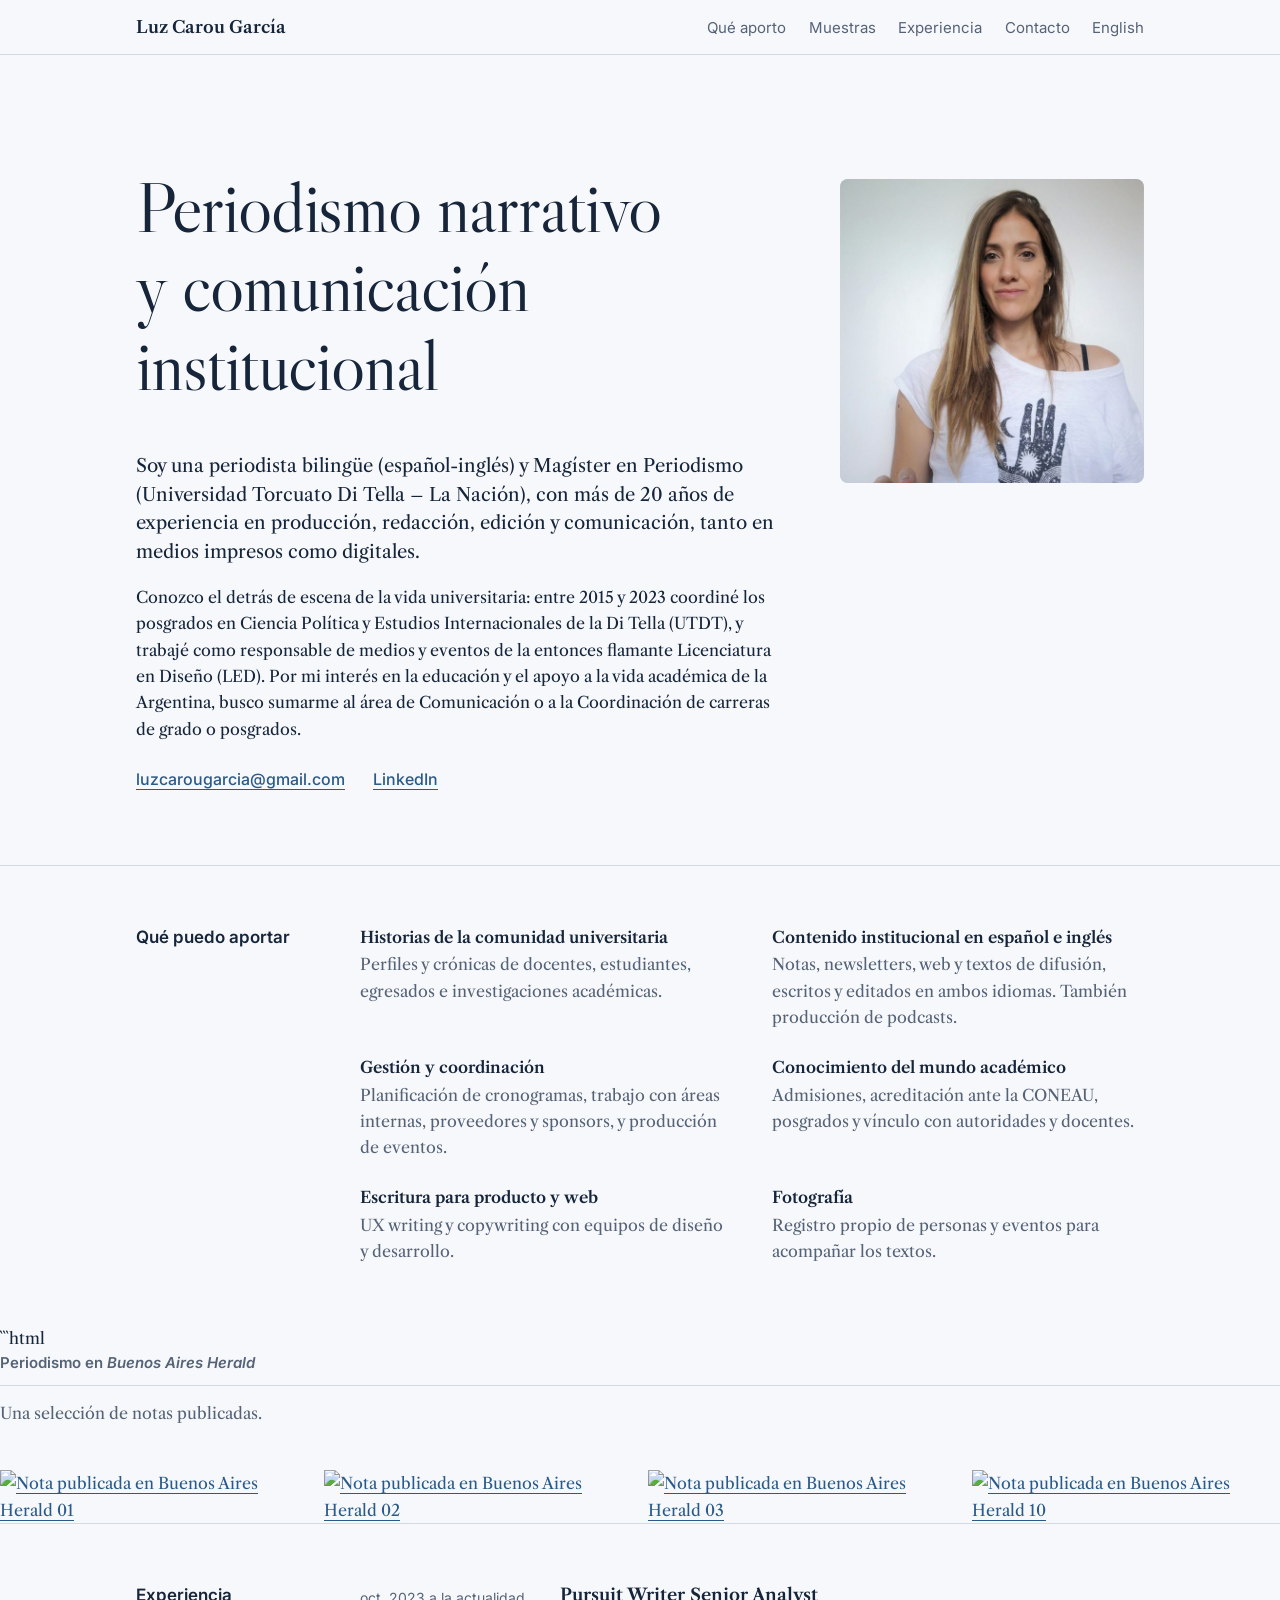
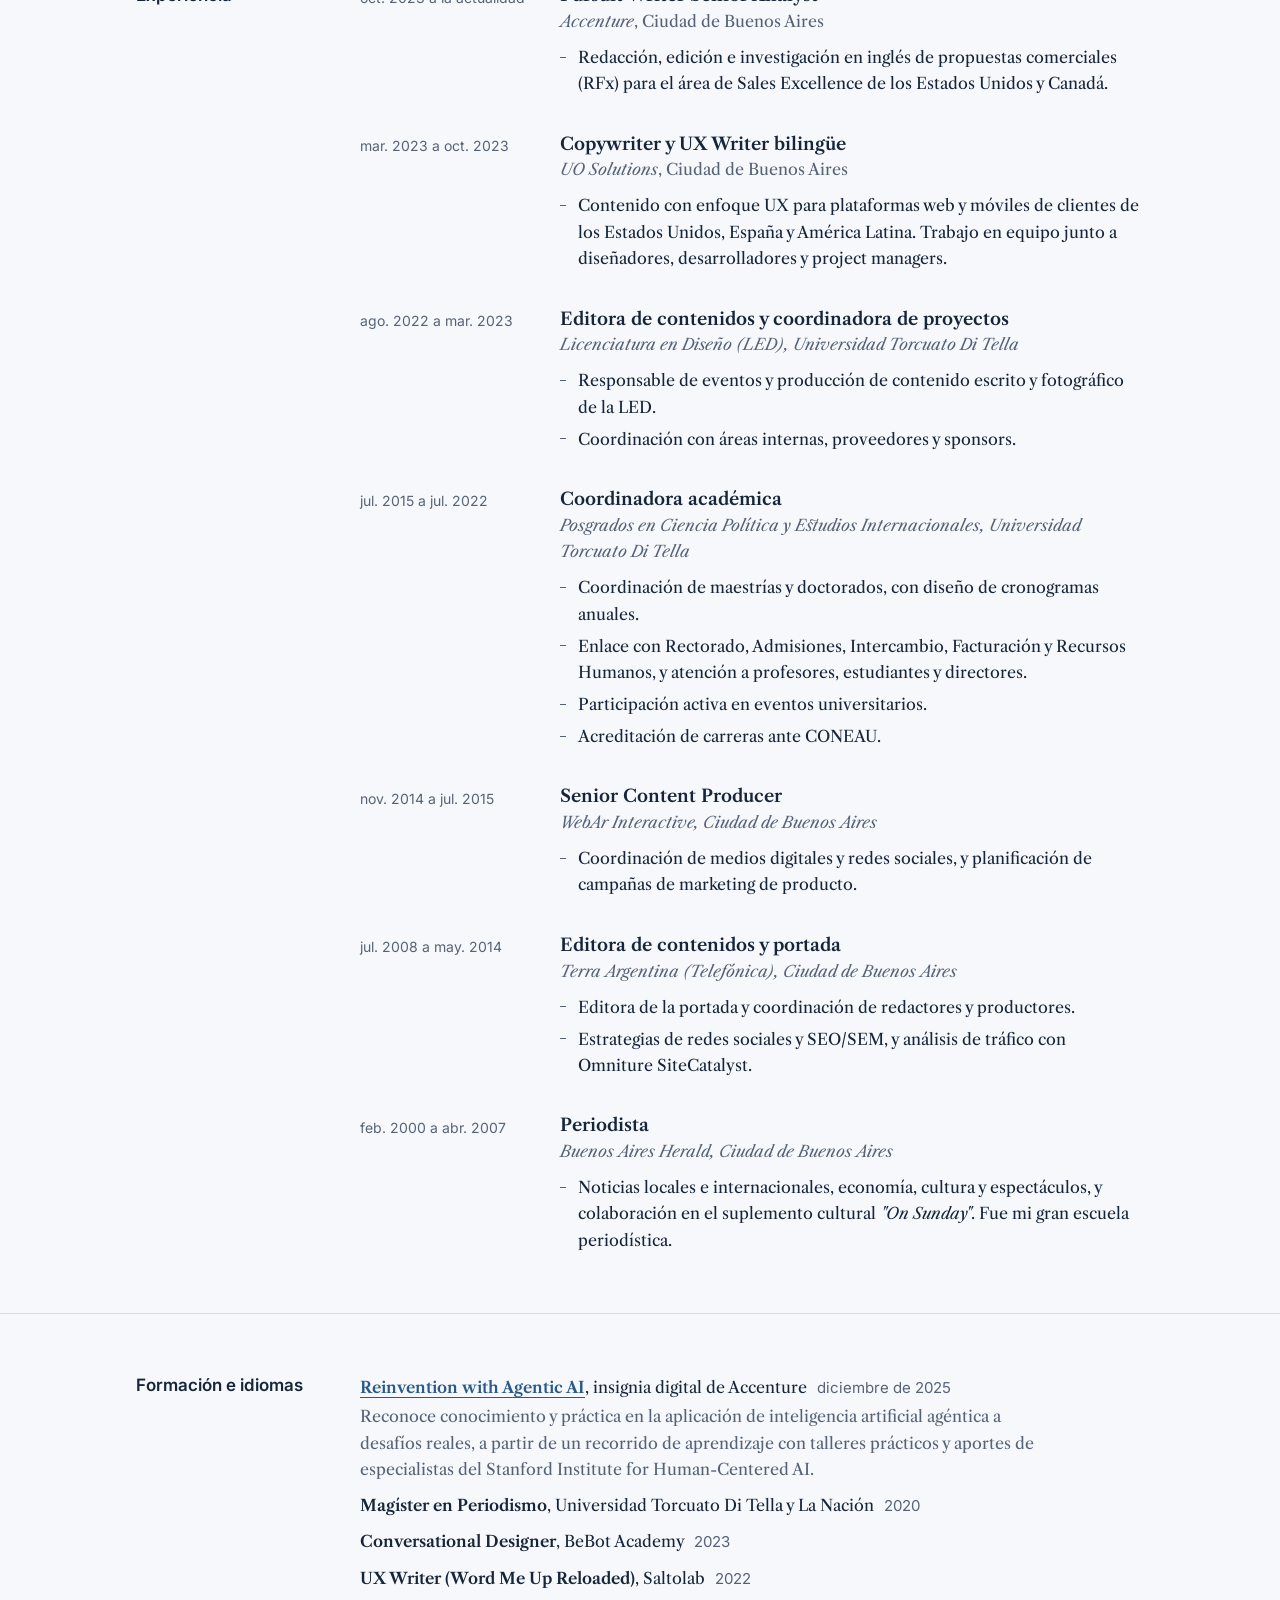
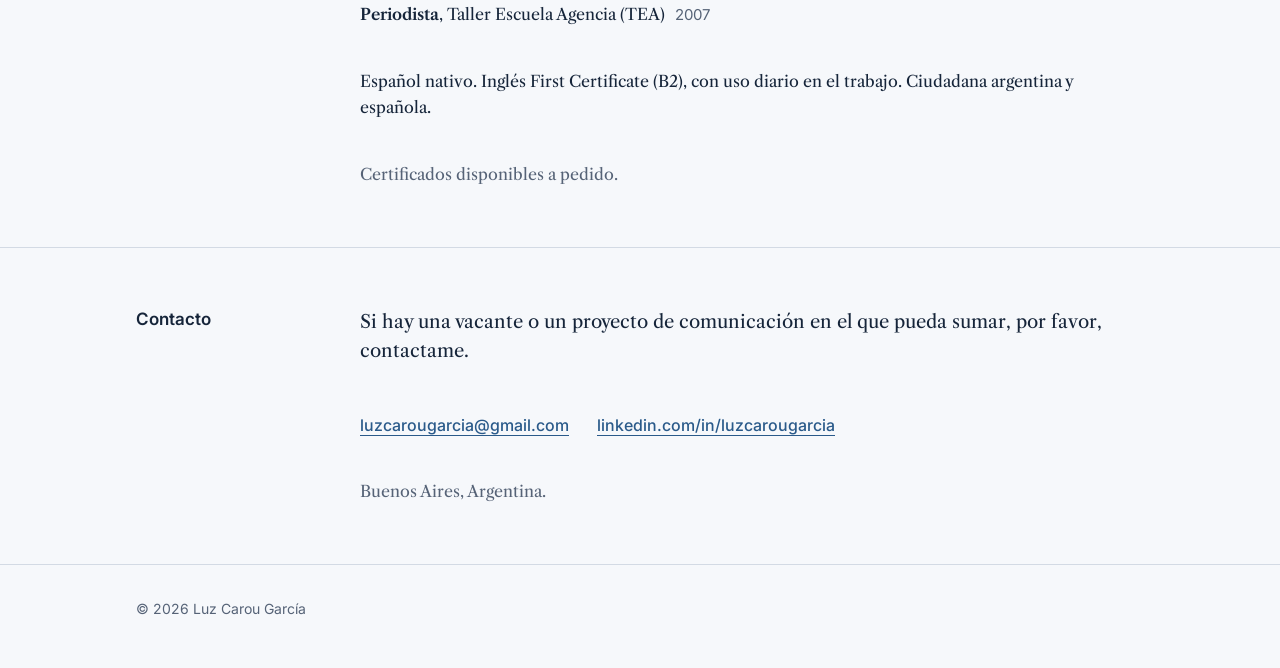
==== index.html @ 12a22428 "Update index.html" ====
<!doctype html>
<html lang="es">
<head>
  <meta charset="utf-8">
  <meta name="viewport" content="width=device-width, initial-scale=1">
  <title>Luz Carou García | Periodista y editora de contenidos</title>
  <meta name="description" content="Portfolio de Luz Carou García: periodista bilingüe (español-inglés), Magíster en Periodismo, con experiencia en comunicación, contenidos y gestión universitaria.">
  <meta property="og:title" content="Luz Carou García | Periodista y editora de contenidos">
  <meta property="og:description" content="Muestras de trabajo en La Nación y en la Universidad Torcuato Di Tella, experiencia en contenidos digitales y escritura bilingüe.">
  <meta property="og:type" content="website">
  <meta property="og:locale" content="es_AR">
  <meta name="theme-color" content="#F6F8FB">
  <link rel="alternate" hreflang="en" href="en.html">

  <link rel="preconnect" href="https://fonts.googleapis.com">
  <link rel="preconnect" href="https://fonts.gstatic.com" crossorigin>
  <link rel="stylesheet" href="https://fonts.googleapis.com/css2?family=Inter:wght@400;500;600&family=Libre+Caslon+Display&family=Libre+Caslon+Text:ital,wght@0,400;0,700;1,400&display=swap">
  <link rel="stylesheet" href="style.css">
</head>
<body>
  <a class="skip" href="#contenido">Ir al contenido</a>

  <header class="masthead">
    <div class="wrap masthead-inner">
      <a class="site-name" href="#inicio">Luz Carou García</a>
      <nav aria-label="Secciones">
        <ul>
          <li><a href="#aporte">Qué aporto</a></li>
          <li><a href="#muestras">Muestras</a></li>
          <li><a href="#experiencia">Experiencia</a></li>
          <li><a href="#contacto">Contacto</a></li>
          <li><a href="en.html" lang="en" hreflang="en">English</a></li>
        </ul>
      </nav>
    </div>
  </header>

  <main id="contenido">
    <section class="hero" id="inicio">
      <div class="wrap hero-grid">
        <div class="hero-text">
        <h1>Periodismo narrativo y comunicación institucional</h1>
        <div class="hero-body">
          <p class="lead">Soy una periodista bilingüe (español-inglés) y Magíster en Periodismo (Universidad Torcuato Di Tella – La Nación), con más de 20 años de experiencia en producción, redacción, edición y comunicación, tanto en medios impresos como digitales.</p>
          <p>Conozco el detrás de escena de la vida universitaria: entre 2015 y 2023 coordiné los posgrados en Ciencia Política y Estudios Internacionales de la Di Tella (UTDT), y trabajé como responsable de medios y eventos de la entonces flamante Licenciatura en Diseño (LED). Por mi interés en la educación y el apoyo a la vida académica de la Argentina, busco sumarme al área de Comunicación o a la Coordinación de carreras de grado o posgrados.</p>
          <p class="hero-links">
            <a href="mailto:luzcarougarcia@gmail.com">luzcarougarcia@gmail.com</a>
            <a href="https://linkedin.com/in/luzcarougarcia/" target="_blank" rel="noopener">LinkedIn</a>
          </p>
        </div>
        </div>
        <figure class="hero-photo">
          <img src="foto-luz.jpg" alt="Retrato de Luz Carou García" width="640" height="640">
        </figure>
      </div>
    </section>

    <section class="section" id="aporte" aria-labelledby="t-aporte">
      <div class="wrap row">
        <h2 id="t-aporte">Qué puedo aportar</h2>
        <dl class="skills">
          <div>
            <dt>Historias de la comunidad universitaria</dt>
            <dd>Perfiles y crónicas de docentes, estudiantes, egresados e investigaciones académicas.</dd>
          </div>
          <div>
            <dt>Contenido institucional en español e inglés</dt>
            <dd>Notas, newsletters, web y textos de difusión, escritos y editados en ambos idiomas. También producción de podcasts.</dd>
          </div>
          <div>
            <dt>Gestión y coordinación</dt>
            <dd>Planificación de cronogramas, trabajo con áreas internas, proveedores y sponsors, y producción de eventos.</dd>
          </div>
          <div>
            <dt>Conocimiento del mundo académico</dt>
            <dd>Admisiones, acreditación ante la CONEAU, posgrados y vínculo con autoridades y docentes.</dd>
          </div>
          <div>
            <dt>Escritura para producto y web</dt>
            <dd>UX writing y copywriting con equipos de diseño y desarrollo.</dd>
          </div>
          <div>
            <dt>Fotografía</dt>
            <dd>Registro propio de personas y eventos para acompañar los textos.</dd>
          </div>
        </dl>
      </div>
    </section>

    ```html
            <div class="group">
              <h3 class="group-title">Periodismo en <em>Buenos Aires Herald</em></h3>
              <p class="group-note">Una selección de notas publicadas.</p>

              <div style="display:grid; grid-template-columns:repeat(auto-fit, minmax(220px, 1fr)); gap:16px; margin-top:16px;">

                <a href="images/herald-article-01.jpg" target="_blank" rel="noopener">
                  <img src="images/herald-article-01.jpg" alt="Nota publicada en Buenos Aires Herald 01" style="width:100%; height:260px; object-fit:contain;">
                </a>

                <a href="images/herald-article-02.jpg" target="_blank" rel="noopener">
                  <img src="images/herald-article-02.jpg" alt="Nota publicada en Buenos Aires Herald 02" style="width:100%; height:260px; object-fit:contain;">
                </a>

                <a href="images/herald-article-03.jpg" target="_blank" rel="noopener">
                  <img src="images/herald-article-03.jpg" alt="Nota publicada en Buenos Aires Herald 03" style="width:100%; height:260px; object-fit:contain;">
                </a>

                <a href="images/herald-article-10.jpg" target="_blank" rel="noopener">
                  <img src="images/herald-article-10.jpg" alt="Nota publicada en Buenos Aires Herald 10" style="width:100%; height:260px; object-fit:contain;">
                </a>

              </div>
            </div>

    <section class="section" id="experiencia" aria-labelledby="t-experiencia">
      <div class="wrap row">
        <h2 id="t-experiencia">Experiencia</h2>
        <div class="stack jobs">

          <article class="job">
            <p class="dateline"><time datetime="2023-10">oct. 2023</time> a la actualidad</p>
            <div>
              <h3>Pursuit Writer Senior Analyst</h3>
              <p class="org"><em>Accenture</em>, Ciudad de Buenos Aires</p>
              <ul>
                <li>Redacción, edición e investigación en inglés de propuestas comerciales (RFx) para el área de Sales Excellence de los Estados Unidos y Canadá.</li>
              </ul>
            </div>
          </article>

          <article class="job">
            <p class="dateline"><time datetime="2023-03">mar. 2023</time> a <time datetime="2023-10">oct. 2023</time></p>
            <div>
              <h3>Copywriter y UX Writer bilingüe</h3>
              <p class="org"><em>UO Solutions</em>, Ciudad de Buenos Aires</p>
              <ul>
                <li>Contenido con enfoque UX para plataformas web y móviles de clientes de los Estados Unidos, España y América Latina. Trabajo en equipo junto a diseñadores, desarrolladores y project managers.</li>
              </ul>
            </div>
          </article>

          <article class="job">
            <p class="dateline"><time datetime="2022-08">ago. 2022</time> a <time datetime="2023-03">mar. 2023</time></p>
            <div>
              <h3>Editora de contenidos y coordinadora de proyectos</h3>
              <p class="org"><em>Licenciatura en Diseño (LED), Universidad Torcuato Di Tella</p></em>
              <ul>
                <li>Responsable de eventos y producción de contenido escrito y fotográfico de la LED.</li>
                <li>Coordinación con áreas internas, proveedores y sponsors.</li>
              </ul>
            </div>
          </article>

          <article class="job">
            <p class="dateline"><time datetime="2015-07">jul. 2015</time> a <time datetime="2022-07">jul. 2022</time></p>
            <div>
              <h3>Coordinadora académica</h3>
              <p class="org"><em>Posgrados en Ciencia Política y Estudios Internacionales, Universidad Torcuato Di Tella</p></em>
              <ul>
                <li>Coordinación de maestrías y doctorados, con diseño de cronogramas anuales.</li>
                <li>Enlace con Rectorado, Admisiones, Intercambio, Facturación y Recursos Humanos, y atención a profesores, estudiantes y directores.</li>
                <li>Participación activa en eventos universitarios.</li>
                <li>Acreditación de carreras ante CONEAU.</li>
              </ul>
            </div>
          </article>

          <article class="job">
            <p class="dateline"><time datetime="2014-11">nov. 2014</time> a <time datetime="2015-07">jul. 2015</time></p>
            <div>
              <h3>Senior Content Producer</h3>
              <p class="org"><em>WebAr Interactive, Ciudad de Buenos Aires</p></em>
              <ul>
                <li>Coordinación de medios digitales y redes sociales, y planificación de campañas de marketing de producto.</li>
              </ul>
            </div>
          </article>

          <article class="job">
            <p class="dateline"><time datetime="2008-07">jul. 2008</time> a <time datetime="2014-05">may. 2014</time></p>
            <div>
              <h3>Editora de contenidos y portada</h3>
              <p class="org"><em>Terra Argentina (Telefónica), Ciudad de Buenos Aires</p></em>
              <ul>
                <li>Editora de la portada y coordinación de redactores y productores.</li>
                <li>Estrategias de redes sociales y SEO/SEM, y análisis de tráfico con Omniture SiteCatalyst.</li>
              </ul>
            </div>
          </article>

          <article class="job">
            <p class="dateline"><time datetime="2000-02">feb. 2000</time> a <time datetime="2007-04">abr. 2007</time></p>
            <div>
              <h3>Periodista</h3>
              <p class="org"><em>Buenos Aires Herald, Ciudad de Buenos Aires</p></em>
              <ul>
                <li>Noticias locales e internacionales, economía, cultura y espectáculos, y colaboración en el suplemento cultural <em>"On Sunday"</em>. Fue mi gran escuela periodística.</li>
              </ul>
            </div>
          </article>

        </div>
      </div>
    </section>

    <section class="section" id="formacion" aria-labelledby="t-formacion">
      <div class="wrap row">
        <h2 id="t-formacion">Formación e idiomas</h2>
        <div class="stack">
          <ul class="plain">
            <li><span class="what"><a href="https://www.credly.com/badges/e3eca38a-59ef-40af-a3d5-d68a430a47ed/linked_in?t=t72863" target="_blank" rel="noopener">Reinvention with Agentic AI</a></span>, insignia digital de Accenture <span class="when">diciembre de 2025</span>
              <span class="note">Reconoce conocimiento y práctica en la aplicación de inteligencia artificial agéntica a desafíos reales, a partir de un recorrido de aprendizaje con talleres prácticos y aportes de especialistas del Stanford Institute for Human-Centered AI.</span></li>
            <li><span class="what">Magíster en Periodismo</span>, Universidad Torcuato Di Tella y La Nación <span class="when">2020</span></li>
            <li><span class="what">Conversational Designer</span>, BeBot Academy <span class="when">2023</span></li>
            <li><span class="what">UX Writer (Word Me Up Reloaded)</span>, Saltolab <span class="when">2022</span></li>
            <li><span class="what">Periodista</span>, Taller Escuela Agencia (TEA) <span class="when">2007</span></li>
          </ul>
          <p>Español nativo. Inglés First Certificate (B2), con uso diario en el trabajo. Ciudadana argentina y española.</p>
          <p class="muted">Certificados disponibles a pedido.</p>
        </div>
      </div>
    </section>

    <section class="section" id="contacto" aria-labelledby="t-contacto">
      <div class="wrap row">
        <h2 id="t-contacto">Contacto</h2>
        <div class="stack">
          <p class="lead">Si hay una vacante o un proyecto de comunicación en el que pueda sumar, por favor, contactame.</p>
          <p class="hero-links">
            <a href="mailto:luzcarougarcia@gmail.com">luzcarougarcia@gmail.com</a>
            <a href="https://linkedin.com/in/luzcarougarcia/" target="_blank" rel="noopener">linkedin.com/in/luzcarougarcia</a>
          </p>
          <p class="muted">Buenos Aires, Argentina.</p>
        </div>
      </div>
    </section>
  </main>

  <footer class="footer">
    <div class="wrap">
      <p>© 2026 Luz Carou García</p>
    </div>
  </footer>
</body>
</html>
---- style.css ----
/* Portfolio de Luz Carou García
   Tipografía: Libre Caslon (Display para la portada, Text para títulos y lectura)
   + Inter (datos y navegación). */

:root {
  --ink: #16253a;
  --muted: #566377;
  --paper: #f6f8fb;
  --rule: #d3dae4;
  --blue: #2a5a8a;
  --mark: #ffe14d;

  --display: "Libre Caslon Display", "Libre Caslon Text", Georgia, "Times New Roman", serif;
  --serif: "Libre Caslon Text", Georgia, "Times New Roman", serif;
  --sans: "Inter", system-ui, -apple-system, "Segoe UI", Roboto, sans-serif;

  --gutter: clamp(1rem, 4vw, 2.5rem);
  --label-col: 11.5rem;
  --measure: 68ch;

  /* Tamaño base del texto. Es el único número que hay que tocar para agrandar o achicar
     todo el sitio: 1rem = 16 px (parecido a The New Yorker), 1.0625rem = 17 px, 0.9375rem = 15 px. */
  --text: 1rem;
}

*,
*::before,
*::after {
  box-sizing: border-box;
}

html {
  scroll-behavior: smooth;
  scroll-padding-top: 4.5rem;
  -webkit-text-size-adjust: 100%;
}

body {
  margin: 0;
  background: var(--paper);
  color: var(--ink);
  font-family: var(--serif);
  font-size: var(--text);
  line-height: 1.65;
}

::selection {
  background: var(--mark);
  color: var(--ink);
}

h1,
h2,
h3,
h4,
p,
ul,
dl,
dd {
  margin: 0;
}

ul {
  padding: 0;
  list-style: none;
}

/* ---------- Enlaces ---------- */

a {
  color: var(--blue);
  text-decoration: underline;
  text-decoration-thickness: 1px;
  text-underline-offset: 0.22em;
}

a:hover {
  color: var(--ink);
  background-image: linear-gradient(transparent 58%, var(--mark) 58%);
  text-decoration-color: transparent;
}

a:focus-visible {
  outline: 3px solid var(--blue);
  outline-offset: 3px;
  border-radius: 2px;
}

.skip {
  position: absolute;
  left: var(--gutter);
  top: -4rem;
  z-index: 10;
  padding: 0.5rem 0.9rem;
  background: var(--ink);
  color: var(--paper);
  font-family: var(--sans);
  font-size: 0.9375rem;
}

.skip:focus {
  top: 0.75rem;
}

/* ---------- Estructura ---------- */

.wrap {
  width: 100%;
  max-width: 68rem;
  margin-inline: auto;
  padding-inline: var(--gutter);
}

.masthead {
  position: sticky;
  top: 0;
  z-index: 5;
  background: var(--paper);
  border-bottom: 1px solid var(--rule);
}

.masthead-inner {
  display: flex;
  flex-wrap: wrap;
  align-items: baseline;
  justify-content: space-between;
  gap: 0.25rem 1.5rem;
  padding-block: 0.8rem;
}

.site-name {
  color: var(--ink);
  font-weight: 600;
  font-size: 1.0625rem;
  text-decoration: none;
}

.masthead nav ul {
  display: flex;
  flex-wrap: wrap;
  gap: 0.25rem 1.4rem;
}

.masthead nav a {
  font-family: var(--sans);
  font-size: 0.9375rem;
  color: var(--muted);
  text-decoration: none;
}

.masthead nav a:hover {
  color: var(--ink);
}

@media (max-width: 47.99rem) {
  .masthead nav {
    width: 100%;
  }

  .masthead nav ul {
    flex-wrap: nowrap;
    justify-content: space-between;
    gap: 0.35rem;
    overflow-x: auto;
    scrollbar-width: none;
  }

  .masthead nav a {
    font-size: clamp(0.625rem, 3.1vw, 0.8125rem);
    white-space: nowrap;
  }
}

/* ---------- Portada ---------- */

.hero {
  padding-block: clamp(3rem, 9vw, 7rem) clamp(2.5rem, 6vw, 4.5rem);
}

.hero h1 {
  max-width: 21ch;
  font-family: var(--display);
  font-size: clamp(2.1rem, 1.2rem + 4.6vw, 4.5rem);
  font-weight: 400;
  line-height: 1.1;
  letter-spacing: -0.015em;
  text-wrap: balance;
}

.hero-body {
  display: grid;
  gap: 1.1rem;
  max-width: var(--measure);
  margin-top: clamp(1.75rem, 4vw, 3rem);
}

.lead {
  font-size: 1.15em;
  line-height: 1.55;
}

.hero-links {
  display: flex;
  flex-wrap: wrap;
  gap: 0.4rem 1.75rem;
  margin-top: 0.4rem;
  font-family: var(--sans);
  font-weight: 500;
}

.hero-grid {
  display: grid;
  gap: 1.75rem;
}

.hero-photo {
  order: -1;
  margin: 0;
  width: 100%;
  max-width: 9.5rem;
}

.hero-photo img {
  display: block;
  width: 100%;
  height: auto;
  aspect-ratio: 1 / 1;
  object-fit: cover;
  object-position: 50% 20%;
  border-radius: 0.5rem;
  background: var(--rule);
}

@media (min-width: 56rem) {
  .hero-grid {
    grid-template-columns: minmax(0, 1fr) 19rem;
    align-items: start;
    gap: 3rem;
  }

  .hero-photo {
    order: 0;
    max-width: none;
    margin-top: 0.75rem;
  }
}

/* ---------- Secciones ---------- */

.section {
  padding-block: clamp(2.25rem, 5vw, 3.75rem);
  border-top: 1px solid var(--rule);
}

.row {
  display: grid;
  gap: 1.5rem;
}

.row > h2 {
  align-self: start;
  font-family: var(--sans);
  font-size: 1.0625rem;
  font-weight: 600;
  line-height: 1.35;
  letter-spacing: 0;
}

.stack {
  display: grid;
  gap: 2.5rem;
  min-width: 0;
}

.muted {
  color: var(--muted);
}

/* ---------- Qué puedo aportar ---------- */

.skills {
  display: grid;
  gap: 1.6rem 2.5rem;
}

.skills dt {
  font-weight: 600;
  line-height: 1.4;
}

.skills dd {
  margin-top: 0.2rem;
  color: var(--muted);
}

/* ---------- Muestras ---------- */

.group {
  display: grid;
  gap: 1.75rem;
}

.group-title {
  font-family: var(--sans);
  font-size: 0.9375rem;
  font-weight: 600;
  color: var(--muted);
  padding-bottom: 0.6rem;
  border-bottom: 1px solid var(--rule);
}

.group-note {
  max-width: var(--measure);
  margin-top: -0.6rem;
  color: var(--muted);
}

.piece {
  display: grid;
  gap: 0.35rem;
  max-width: 62rem;
}

.piece h4 {
  font-size: 1.2em;
  font-weight: 600;
  line-height: 1.3;
  letter-spacing: -0.01em;
  text-wrap: balance;
}

.piece p:not(.dateline) {
  margin-top: 0.4rem;
  max-width: var(--measure);
}

.dateline {
  display: flex;
  flex-wrap: wrap;
  gap: 0 0.75rem;
  font-family: var(--sans);
  font-size: 0.875rem;
  line-height: 1.5;
  color: var(--muted);
}

.dateline .outlet {
  color: var(--ink);
  font-weight: 500;
}

/* ---------- Experiencia ---------- */

.jobs {
  gap: 2.25rem;
}

.job {
  display: grid;
  gap: 0.35rem;
}

.job h3 {
  font-size: 1.1em;
  font-weight: 600;
  line-height: 1.35;
}

.org {
  color: var(--muted);
}

.job ul {
  display: grid;
  gap: 0.35rem;
  margin-top: 0.6rem;
  max-width: var(--measure);
}

.job li {
  position: relative;
  padding-left: 1.1rem;
}

.job li::before {
  content: "";
  position: absolute;
  left: 0;
  top: 0.8em;
  width: 0.4rem;
  height: 1px;
  background: var(--muted);
}

/* ---------- Formación ---------- */

.plain {
  display: grid;
  gap: 0.6rem;
}

.plain li {
  max-width: var(--measure);
}

.what {
  font-weight: 600;
}

.note {
  display: block;
  margin-top: 0.15rem;
  color: var(--muted);
}

.when {
  font-family: var(--sans);
  font-size: 0.9375rem;
  color: var(--muted);
  margin-left: 0.4rem;
}

/* ---------- Pie ---------- */

.footer {
  padding-block: 2rem 3rem;
  border-top: 1px solid var(--rule);
  font-family: var(--sans);
  font-size: 0.875rem;
  color: var(--muted);
}

/* ---------- Escritorio ---------- */

@media (min-width: 48rem) {
  .row {
    grid-template-columns: var(--label-col) minmax(0, 1fr);
    gap: 2rem 2.5rem;
  }

  .row > h2 {
    position: sticky;
    top: 5rem;
  }

  .skills {
    grid-template-columns: repeat(2, minmax(0, 1fr));
  }

  .piece,
  .job {
    grid-template-columns: 10.5rem minmax(0, 1fr);
    gap: 0.5rem 2rem;
  }

  .dateline {
    display: block;
    padding-top: 0.2rem;
  }

  .dateline .outlet {
    display: block;
  }

  .job .dateline {
    padding-top: 0.15rem;
  }

  .group-note {
    margin-top: -0.9rem;
  }
}

/* ---------- Preferencias del sistema ---------- */

@media (prefers-reduced-motion: reduce) {
  html {
    scroll-behavior: auto;
  }
}

@media print {
  .masthead,
  .skip {
    display: none;
  }

  body {
    background: #fff;
    font-size: 10.5pt;
  }

  .section {
    break-inside: avoid-page;
  }

  .piece,
  .job {
    break-inside: avoid;
  }

  a {
    color: var(--ink);
    text-decoration: none;
  }

  a[href^="http"]::after {
    content: " (" attr(href) ")";
    font-family: var(--sans);
    font-size: 0.75em;
    color: var(--muted);
    word-break: break-all;
  }

  .row > h2 {
    position: static;
  }
}
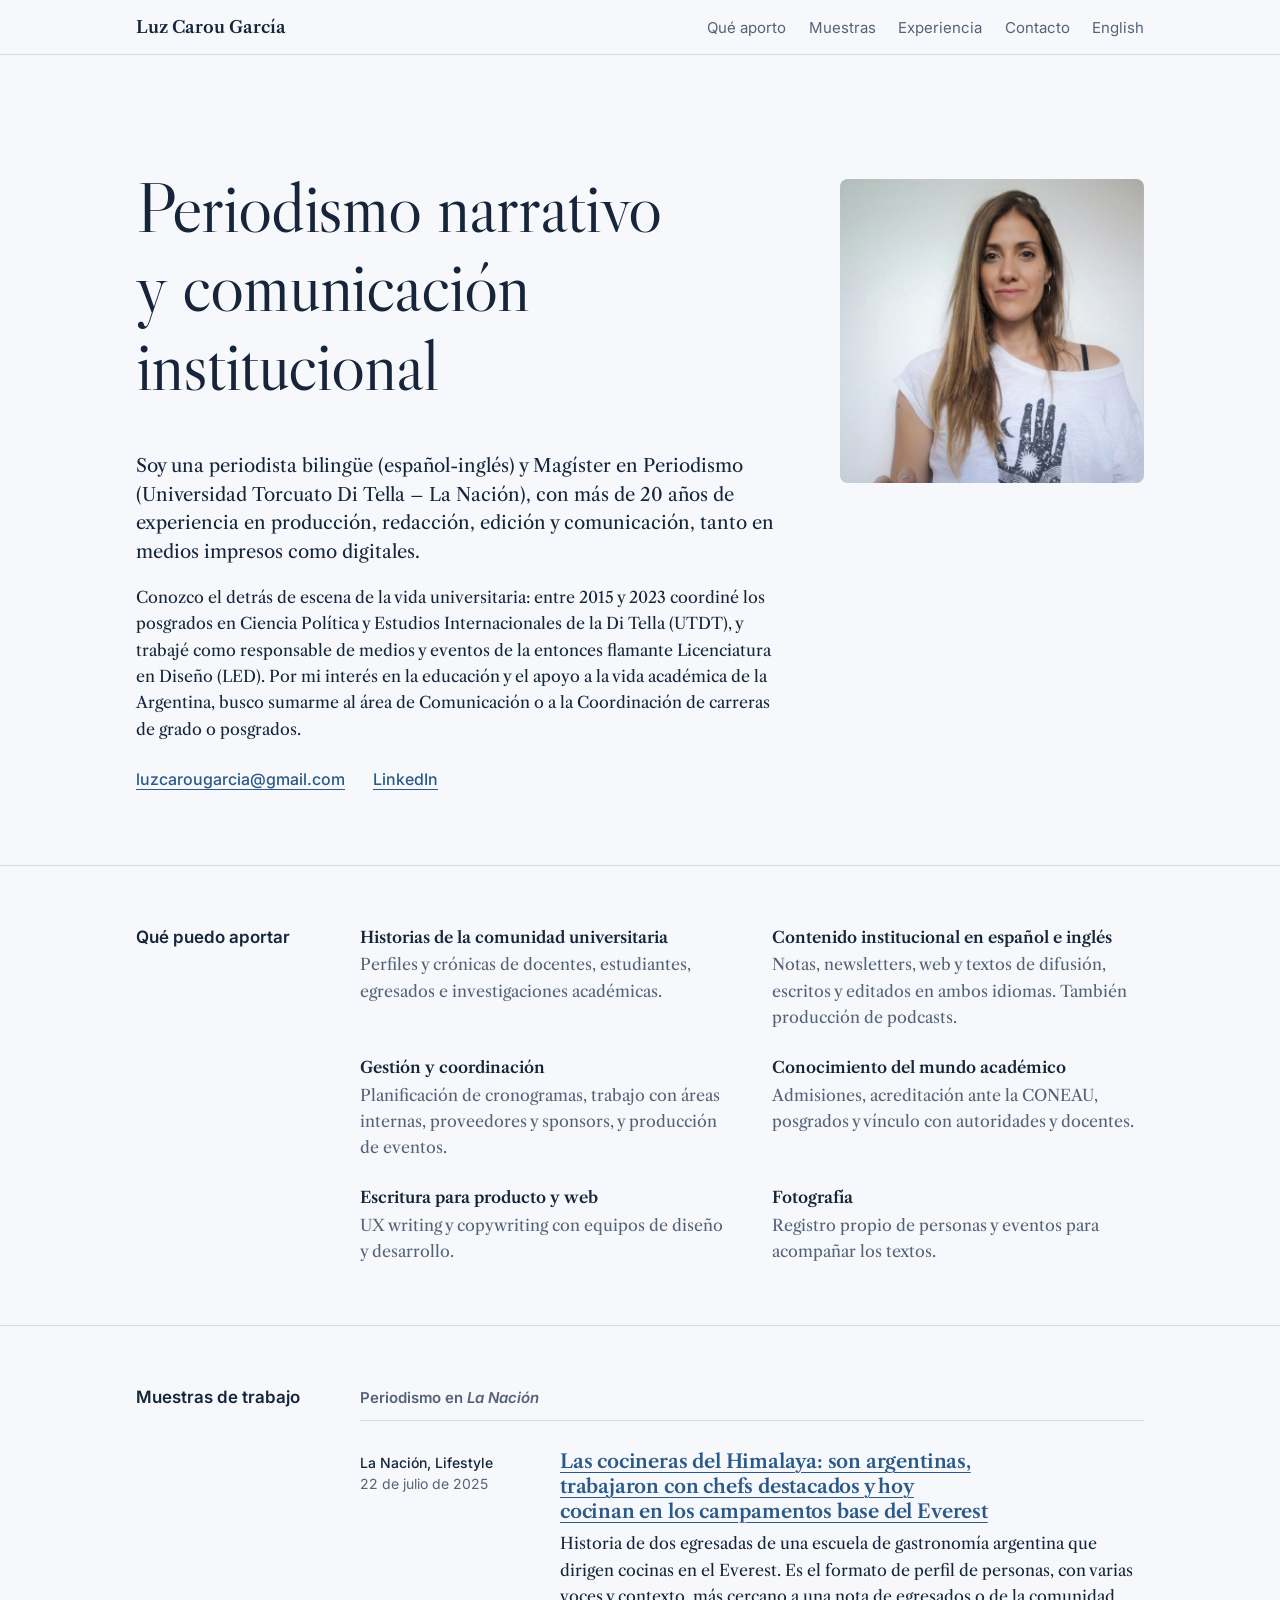
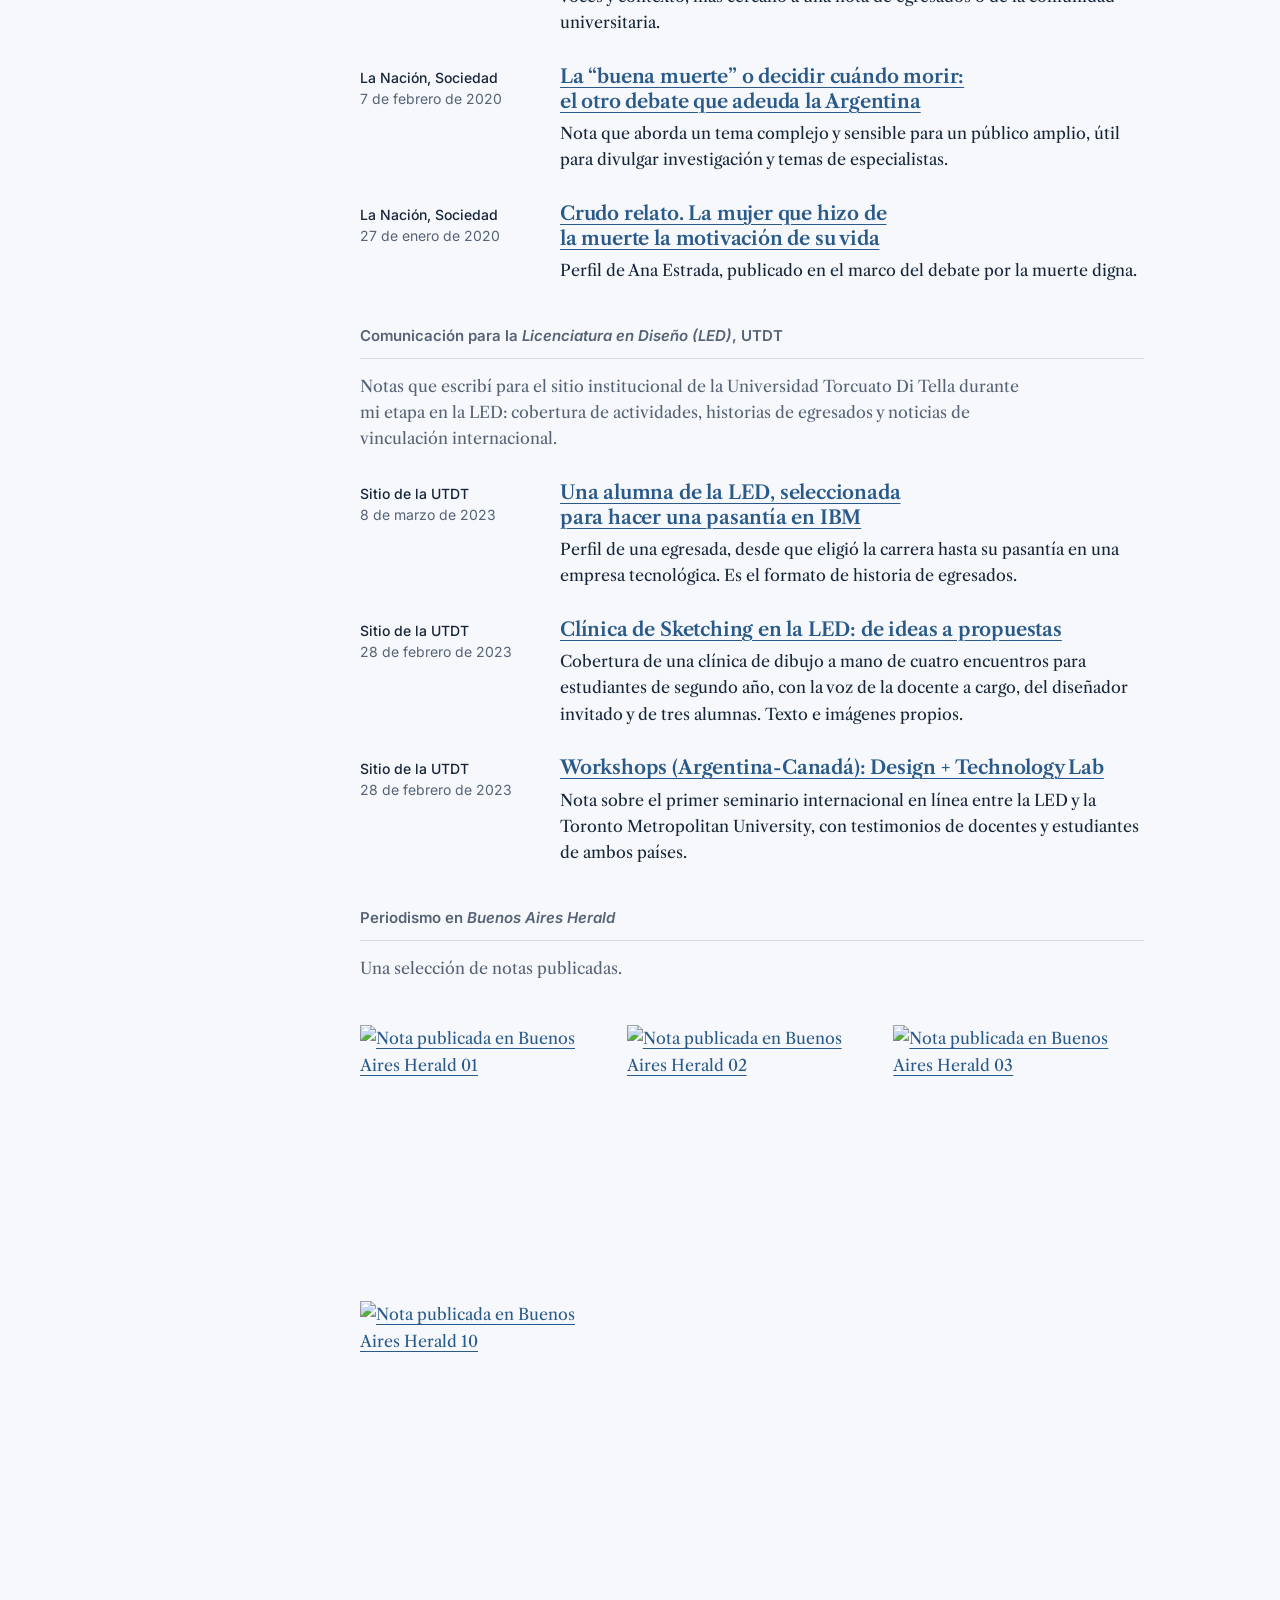
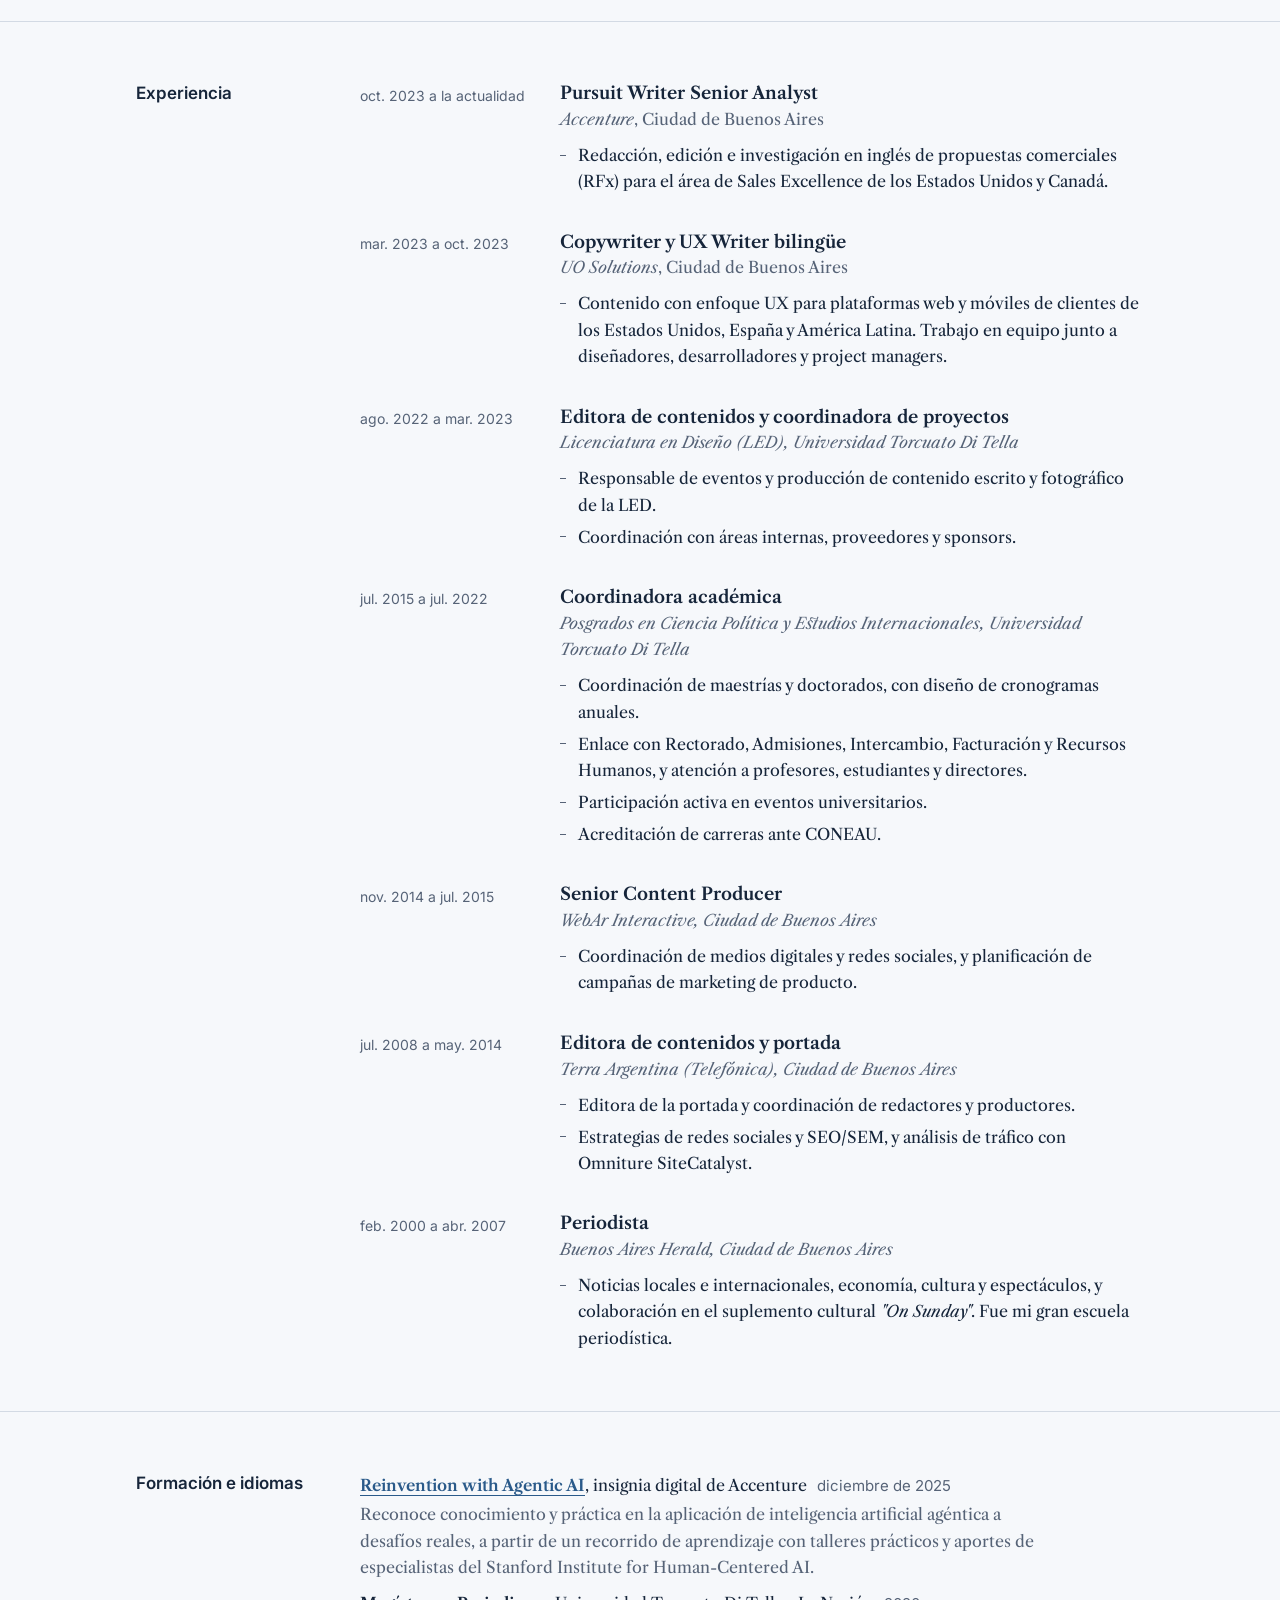
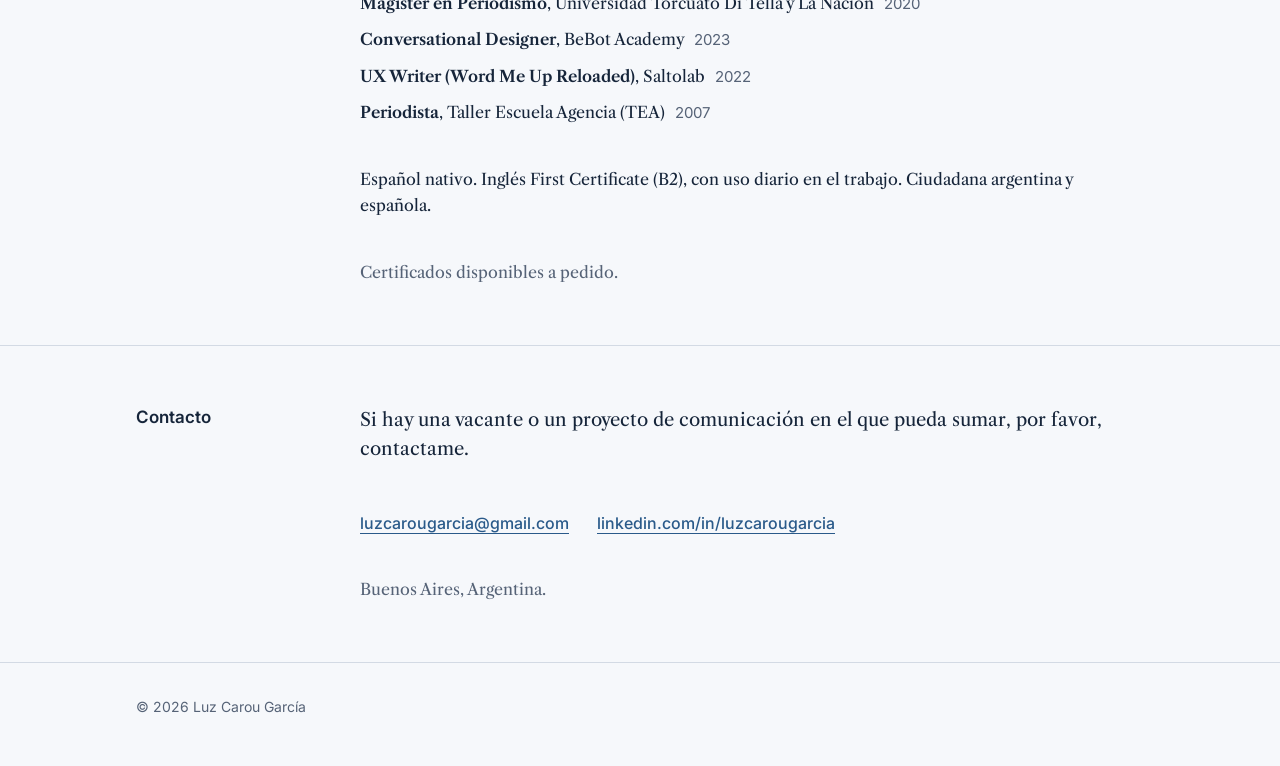
==== commit 2b26db73: "Update index.html" ====
--- a/index.html
+++ b/index.html
@@ -39,15 +39,15 @@
     <section class="hero" id="inicio">
       <div class="wrap hero-grid">
         <div class="hero-text">
-        <h1>Periodismo narrativo y comunicación institucional</h1>
-        <div class="hero-body">
-          <p class="lead">Soy una periodista bilingüe (español-inglés) y Magíster en Periodismo (Universidad Torcuato Di Tella – La Nación), con más de 20 años de experiencia en producción, redacción, edición y comunicación, tanto en medios impresos como digitales.</p>
-          <p>Conozco el detrás de escena de la vida universitaria: entre 2015 y 2023 coordiné los posgrados en Ciencia Política y Estudios Internacionales de la Di Tella (UTDT), y trabajé como responsable de medios y eventos de la entonces flamante Licenciatura en Diseño (LED). Por mi interés en la educación y el apoyo a la vida académica de la Argentina, busco sumarme al área de Comunicación o a la Coordinación de carreras de grado o posgrados.</p>
-          <p class="hero-links">
-            <a href="mailto:luzcarougarcia@gmail.com">luzcarougarcia@gmail.com</a>
-            <a href="https://linkedin.com/in/luzcarougarcia/" target="_blank" rel="noopener">LinkedIn</a>
-          </p>
-        </div>
+          <h1>Periodismo narrativo y comunicación institucional</h1>
+          <div class="hero-body">
+            <p class="lead">Soy una periodista bilingüe (español-inglés) y Magíster en Periodismo (Universidad Torcuato Di Tella – La Nación), con más de 20 años de experiencia en producción, redacción, edición y comunicación, tanto en medios impresos como digitales.</p>
+            <p>Conozco el detrás de escena de la vida universitaria: entre 2015 y 2023 coordiné los posgrados en Ciencia Política y Estudios Internacionales de la Di Tella (UTDT), y trabajé como responsable de medios y eventos de la entonces flamante Licenciatura en Diseño (LED). Por mi interés en la educación y el apoyo a la vida académica de la Argentina, busco sumarme al área de Comunicación o a la Coordinación de carreras de grado o posgrados.</p>
+            <p class="hero-links">
+              <a href="mailto:luzcarougarcia@gmail.com">luzcarougarcia@gmail.com</a>
+              <a href="https://linkedin.com/in/luzcarougarcia/" target="_blank" rel="noopener">LinkedIn</a>
+            </p>
+          </div>
         </div>
         <figure class="hero-photo">
           <img src="foto-luz.jpg" alt="Retrato de Luz Carou García" width="640" height="640">
@@ -87,31 +87,91 @@
       </div>
     </section>
 
-    ```html
-            <div class="group">
-              <h3 class="group-title">Periodismo en <em>Buenos Aires Herald</em></h3>
-              <p class="group-note">Una selección de notas publicadas.</p>
-
-              <div style="display:grid; grid-template-columns:repeat(auto-fit, minmax(220px, 1fr)); gap:16px; margin-top:16px;">
-
-                <a href="images/herald-article-01.jpg" target="_blank" rel="noopener">
-                  <img src="images/herald-article-01.jpg" alt="Nota publicada en Buenos Aires Herald 01" style="width:100%; height:260px; object-fit:contain;">
-                </a>
-
-                <a href="images/herald-article-02.jpg" target="_blank" rel="noopener">
-                  <img src="images/herald-article-02.jpg" alt="Nota publicada en Buenos Aires Herald 02" style="width:100%; height:260px; object-fit:contain;">
-                </a>
-
-                <a href="images/herald-article-03.jpg" target="_blank" rel="noopener">
-                  <img src="images/herald-article-03.jpg" alt="Nota publicada en Buenos Aires Herald 03" style="width:100%; height:260px; object-fit:contain;">
-                </a>
-
-                <a href="images/herald-article-10.jpg" target="_blank" rel="noopener">
-                  <img src="images/herald-article-10.jpg" alt="Nota publicada en Buenos Aires Herald 10" style="width:100%; height:260px; object-fit:contain;">
-                </a>
-
-              </div>
-            </div>
+    <section class="section" id="muestras" aria-labelledby="t-muestras">
+      <div class="wrap row">
+        <h2 id="t-muestras">Muestras de trabajo</h2>
+        <div class="stack">
+
+          <div class="group">
+            <h3 class="group-title">Periodismo en <em>La Nación</em></h3>
+
+            <article class="piece">
+              <p class="dateline"><span class="outlet">La Nación, Lifestyle</span><time datetime="2025-07-22">22 de julio de 2025</time></p>
+              <div>
+                <h4><a href="https://www.lanacion.com.ar/lifestyle/las-cocineras-del-himalaya-son-argentinas-trabajaron-con-chefs-destacados-y-hoy-cocinan-en-los-nid22072025/" target="_blank" rel="noopener">Las cocineras del Himalaya: son argentinas, trabajaron con chefs destacados y hoy cocinan en los campamentos base del Everest</a></h4>
+                <p>Historia de dos egresadas de una escuela de gastronomía argentina que dirigen cocinas en el Everest. Es el formato de perfil de personas, con varias voces y contexto, más cercano a una nota de egresados o de la comunidad universitaria.</p>
+              </div>
+            </article>
+
+            <article class="piece">
+              <p class="dateline"><span class="outlet">La Nación, Sociedad</span><time datetime="2020-02-07">7 de febrero de 2020</time></p>
+              <div>
+                <h4><a href="https://www.lanacion.com.ar/sociedad/la-buena-muerte-libertad-morir-otro-debate-nid2328566/" target="_blank" rel="noopener">La “buena muerte” o decidir cuándo morir: el otro debate que adeuda la Argentina</a></h4>
+                <p>Nota que aborda un tema complejo y sensible para un público amplio, útil para divulgar investigación y temas de especialistas.</p>
+              </div>
+            </article>
+
+            <article class="piece">
+              <p class="dateline"><span class="outlet">La Nación, Sociedad</span><time datetime="2020-01-27">27 de enero de 2020</time></p>
+              <div>
+                <h4><a href="https://www.lanacion.com.ar/sociedad/ana-estrada-nid2325894/" target="_blank" rel="noopener">Crudo relato. La mujer que hizo de la muerte la motivación de su vida</a></h4>
+                <p>Perfil de Ana Estrada, publicado en el marco del debate por la muerte digna.</p>
+              </div>
+            </article>
+          </div>
+
+          <div class="group">
+            <h3 class="group-title">Comunicación para la <em>Licenciatura en Diseño (LED)</em>, UTDT</h3>
+            <p class="group-note">Notas que escribí para el sitio institucional de la Universidad Torcuato Di Tella durante mi etapa en la LED: cobertura de actividades, historias de egresados y noticias de vinculación internacional.</p>
+
+            <article class="piece">
+              <p class="dateline"><span class="outlet">Sitio de la UTDT</span><time datetime="2023-03-08">8 de marzo de 2023</time></p>
+              <div>
+                <h4><a href="https://www.utdt.edu/novedades.php?id_novedad=5260" target="_blank" rel="noopener">Una alumna de la LED, seleccionada para hacer una pasantía en IBM</a></h4>
+                <p>Perfil de una egresada, desde que eligió la carrera hasta su pasantía en una empresa tecnológica. Es el formato de historia de egresados.</p>
+              </div>
+            </article>
+
+            <article class="piece">
+              <p class="dateline"><span class="outlet">Sitio de la UTDT</span><time datetime="2023-02-28">28 de febrero de 2023</time></p>
+              <div>
+                <h4><a href="https://www.utdt.edu/novedades.php?id_novedad=5250" target="_blank" rel="noopener">Clínica de Sketching en la LED: de ideas a propuestas</a></h4>
+                <p>Cobertura de una clínica de dibujo a mano de cuatro encuentros para estudiantes de segundo año, con la voz de la docente a cargo, del diseñador invitado y de tres alumnas. Texto e imágenes propios.</p>
+              </div>
+            </article>
+
+            <article class="piece">
+              <p class="dateline"><span class="outlet">Sitio de la UTDT</span><time datetime="2023-02-28">28 de febrero de 2023</time></p>
+              <div>
+                <h4><a href="https://www.utdt.edu/ver_novedad.php?id_novedad=5251&amp;id_item_menu=26533" target="_blank" rel="noopener">Workshops (Argentina-Canadá): Design + Technology Lab</a></h4>
+                <p>Nota sobre el primer seminario internacional en línea entre la LED y la Toronto Metropolitan University, con testimonios de docentes y estudiantes de ambos países.</p>
+              </div>
+            </article>
+          </div>
+
+          <div class="group">
+            <h3 class="group-title">Periodismo en <em>Buenos Aires Herald</em></h3>
+            <p class="group-note">Una selección de notas publicadas.</p>
+
+            <div class="herald-gallery" style="display:grid; grid-template-columns:repeat(auto-fit, minmax(220px, 1fr)); gap:16px; margin-top:16px;">
+              <a href="images/herald-article-01.jpg" target="_blank" rel="noopener">
+                <img src="images/herald-article-01.jpg" alt="Nota publicada en Buenos Aires Herald 01" loading="lazy" style="display:block; width:100%; height:260px; object-fit:contain;">
+              </a>
+              <a href="images/herald-article-02.jpg" target="_blank" rel="noopener">
+                <img src="images/herald-article-02.jpg" alt="Nota publicada en Buenos Aires Herald 02" loading="lazy" style="display:block; width:100%; height:260px; object-fit:contain;">
+              </a>
+              <a href="images/herald-article-03.jpg" target="_blank" rel="noopener">
+                <img src="images/herald-article-03.jpg" alt="Nota publicada en Buenos Aires Herald 03" loading="lazy" style="display:block; width:100%; height:260px; object-fit:contain;">
+              </a>
+              <a href="images/herald-article-10.jpg" target="_blank" rel="noopener">
+                <img src="images/herald-article-10.jpg" alt="Nota publicada en Buenos Aires Herald 10" loading="lazy" style="display:block; width:100%; height:260px; object-fit:contain;">
+              </a>
+            </div>
+          </div>
+
+        </div>
+      </div>
+    </section>
 
     <section class="section" id="experiencia" aria-labelledby="t-experiencia">
       <div class="wrap row">
@@ -144,7 +204,7 @@
             <p class="dateline"><time datetime="2022-08">ago. 2022</time> a <time datetime="2023-03">mar. 2023</time></p>
             <div>
               <h3>Editora de contenidos y coordinadora de proyectos</h3>
-              <p class="org"><em>Licenciatura en Diseño (LED), Universidad Torcuato Di Tella</p></em>
+              <p class="org"><em>Licenciatura en Diseño (LED), Universidad Torcuato Di Tella</em></p>
               <ul>
                 <li>Responsable de eventos y producción de contenido escrito y fotográfico de la LED.</li>
                 <li>Coordinación con áreas internas, proveedores y sponsors.</li>
@@ -156,7 +216,7 @@
             <p class="dateline"><time datetime="2015-07">jul. 2015</time> a <time datetime="2022-07">jul. 2022</time></p>
             <div>
               <h3>Coordinadora académica</h3>
-              <p class="org"><em>Posgrados en Ciencia Política y Estudios Internacionales, Universidad Torcuato Di Tella</p></em>
+              <p class="org"><em>Posgrados en Ciencia Política y Estudios Internacionales, Universidad Torcuato Di Tella</em></p>
               <ul>
                 <li>Coordinación de maestrías y doctorados, con diseño de cronogramas anuales.</li>
                 <li>Enlace con Rectorado, Admisiones, Intercambio, Facturación y Recursos Humanos, y atención a profesores, estudiantes y directores.</li>
@@ -170,7 +230,7 @@
             <p class="dateline"><time datetime="2014-11">nov. 2014</time> a <time datetime="2015-07">jul. 2015</time></p>
             <div>
               <h3>Senior Content Producer</h3>
-              <p class="org"><em>WebAr Interactive, Ciudad de Buenos Aires</p></em>
+              <p class="org"><em>WebAr Interactive, Ciudad de Buenos Aires</em></p>
               <ul>
                 <li>Coordinación de medios digitales y redes sociales, y planificación de campañas de marketing de producto.</li>
               </ul>
@@ -181,7 +241,7 @@
             <p class="dateline"><time datetime="2008-07">jul. 2008</time> a <time datetime="2014-05">may. 2014</time></p>
             <div>
               <h3>Editora de contenidos y portada</h3>
-              <p class="org"><em>Terra Argentina (Telefónica), Ciudad de Buenos Aires</p></em>
+              <p class="org"><em>Terra Argentina (Telefónica), Ciudad de Buenos Aires</em></p>
               <ul>
                 <li>Editora de la portada y coordinación de redactores y productores.</li>
                 <li>Estrategias de redes sociales y SEO/SEM, y análisis de tráfico con Omniture SiteCatalyst.</li>
@@ -193,7 +253,7 @@
             <p class="dateline"><time datetime="2000-02">feb. 2000</time> a <time datetime="2007-04">abr. 2007</time></p>
             <div>
               <h3>Periodista</h3>
-              <p class="org"><em>Buenos Aires Herald, Ciudad de Buenos Aires</p></em>
+              <p class="org"><em>Buenos Aires Herald, Ciudad de Buenos Aires</em></p>
               <ul>
                 <li>Noticias locales e internacionales, economía, cultura y espectáculos, y colaboración en el suplemento cultural <em>"On Sunday"</em>. Fue mi gran escuela periodística.</li>
               </ul>
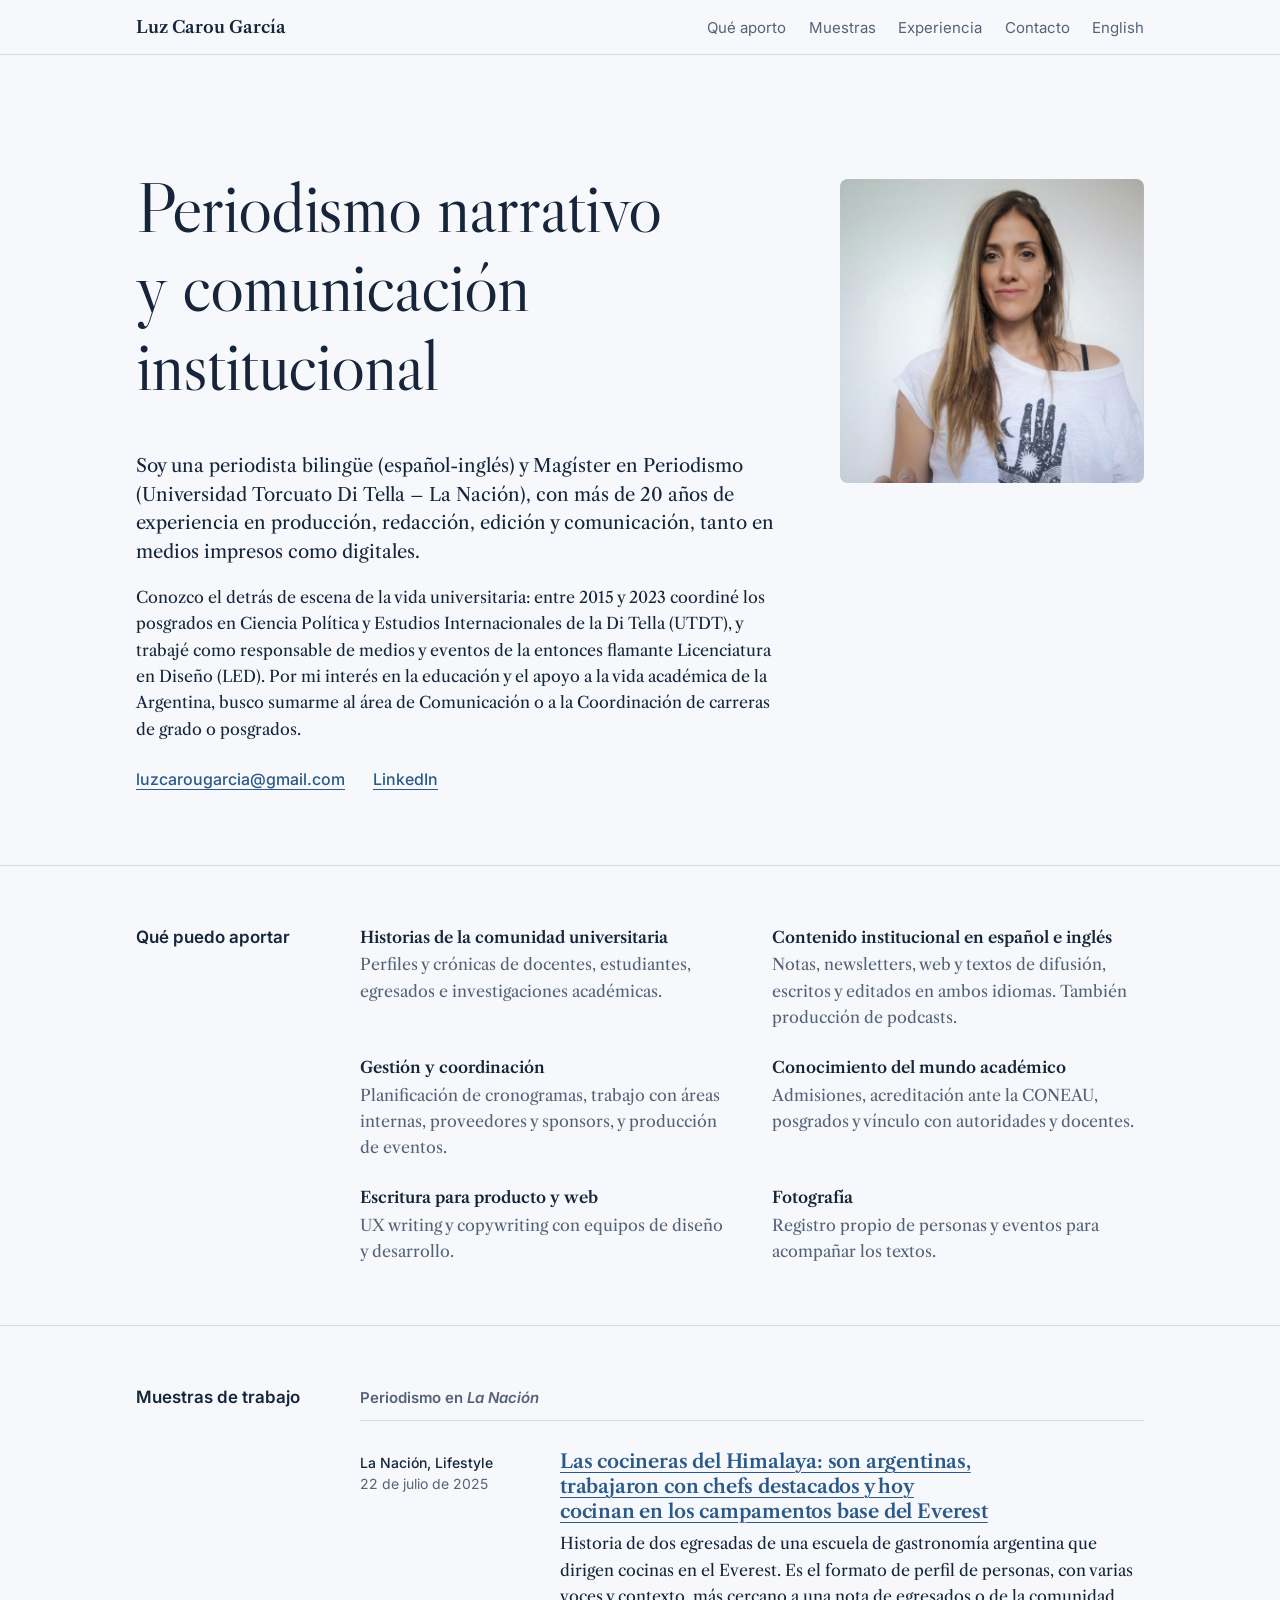
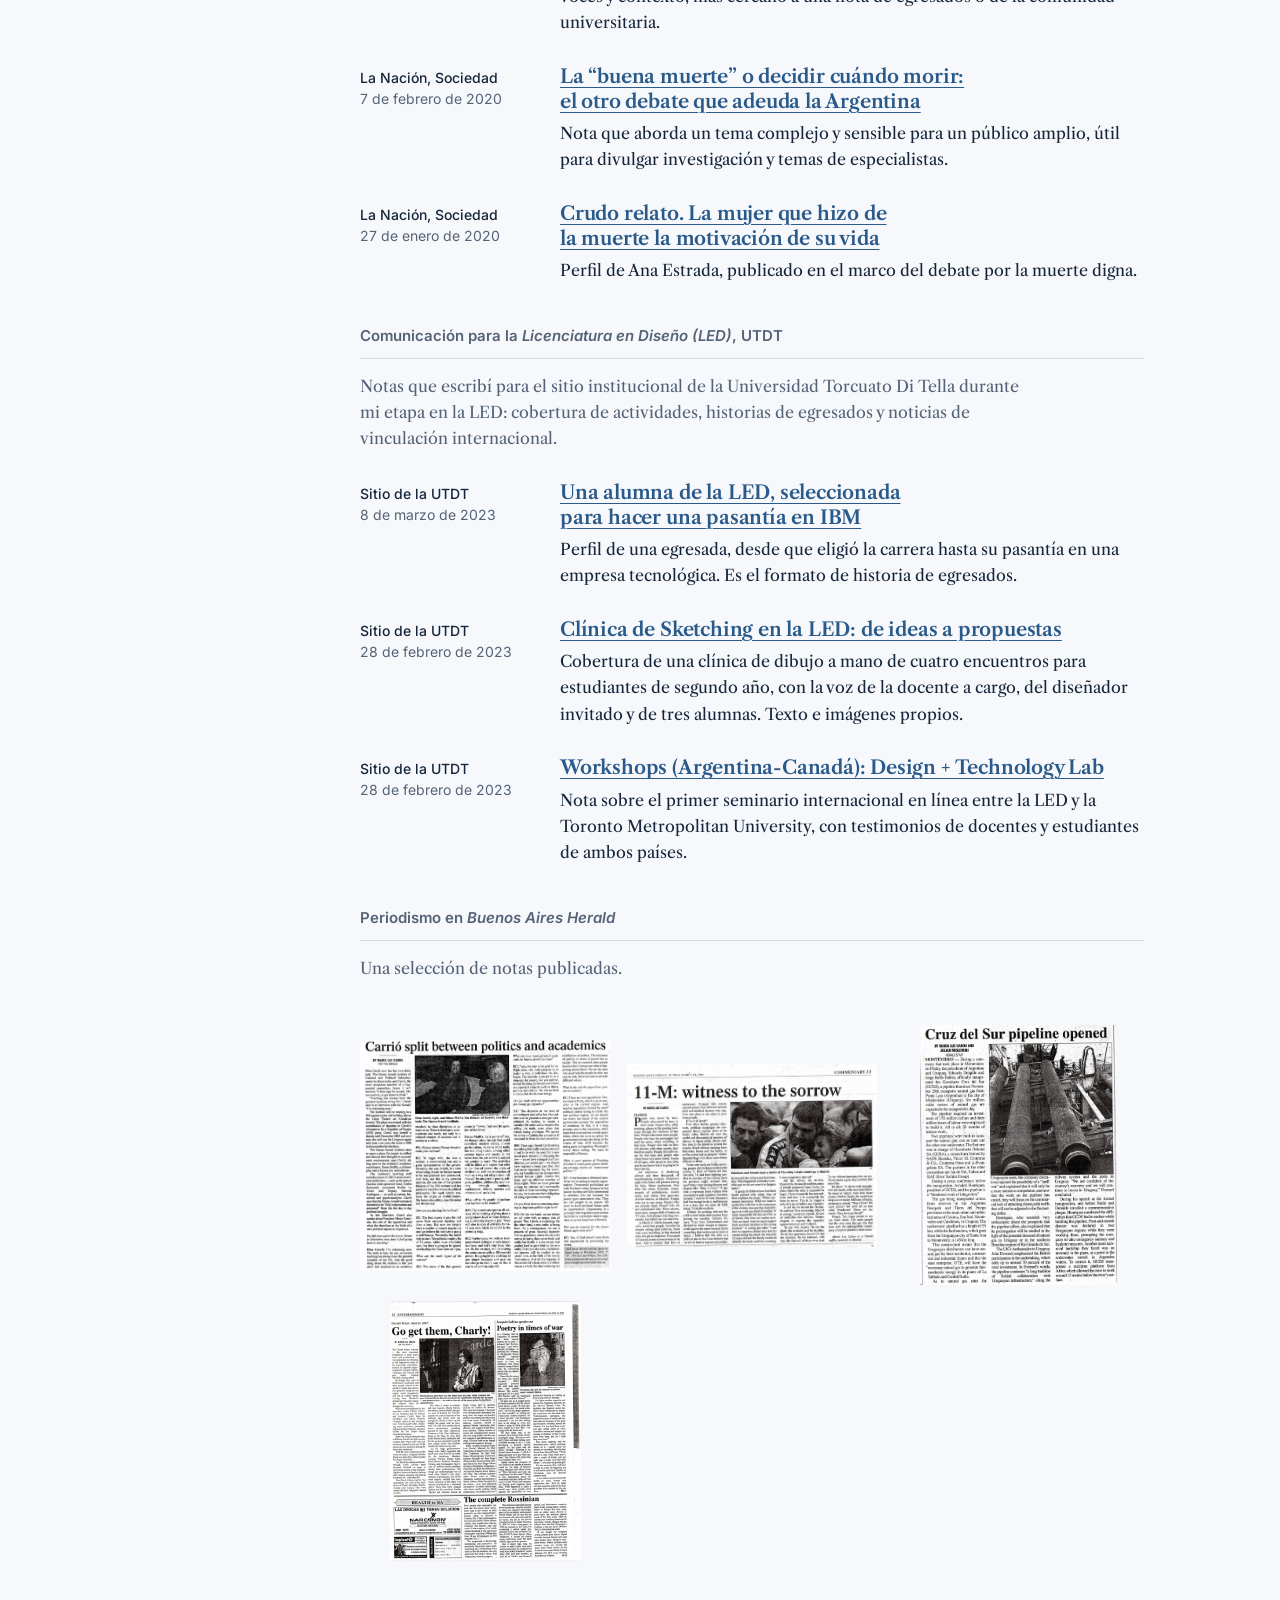
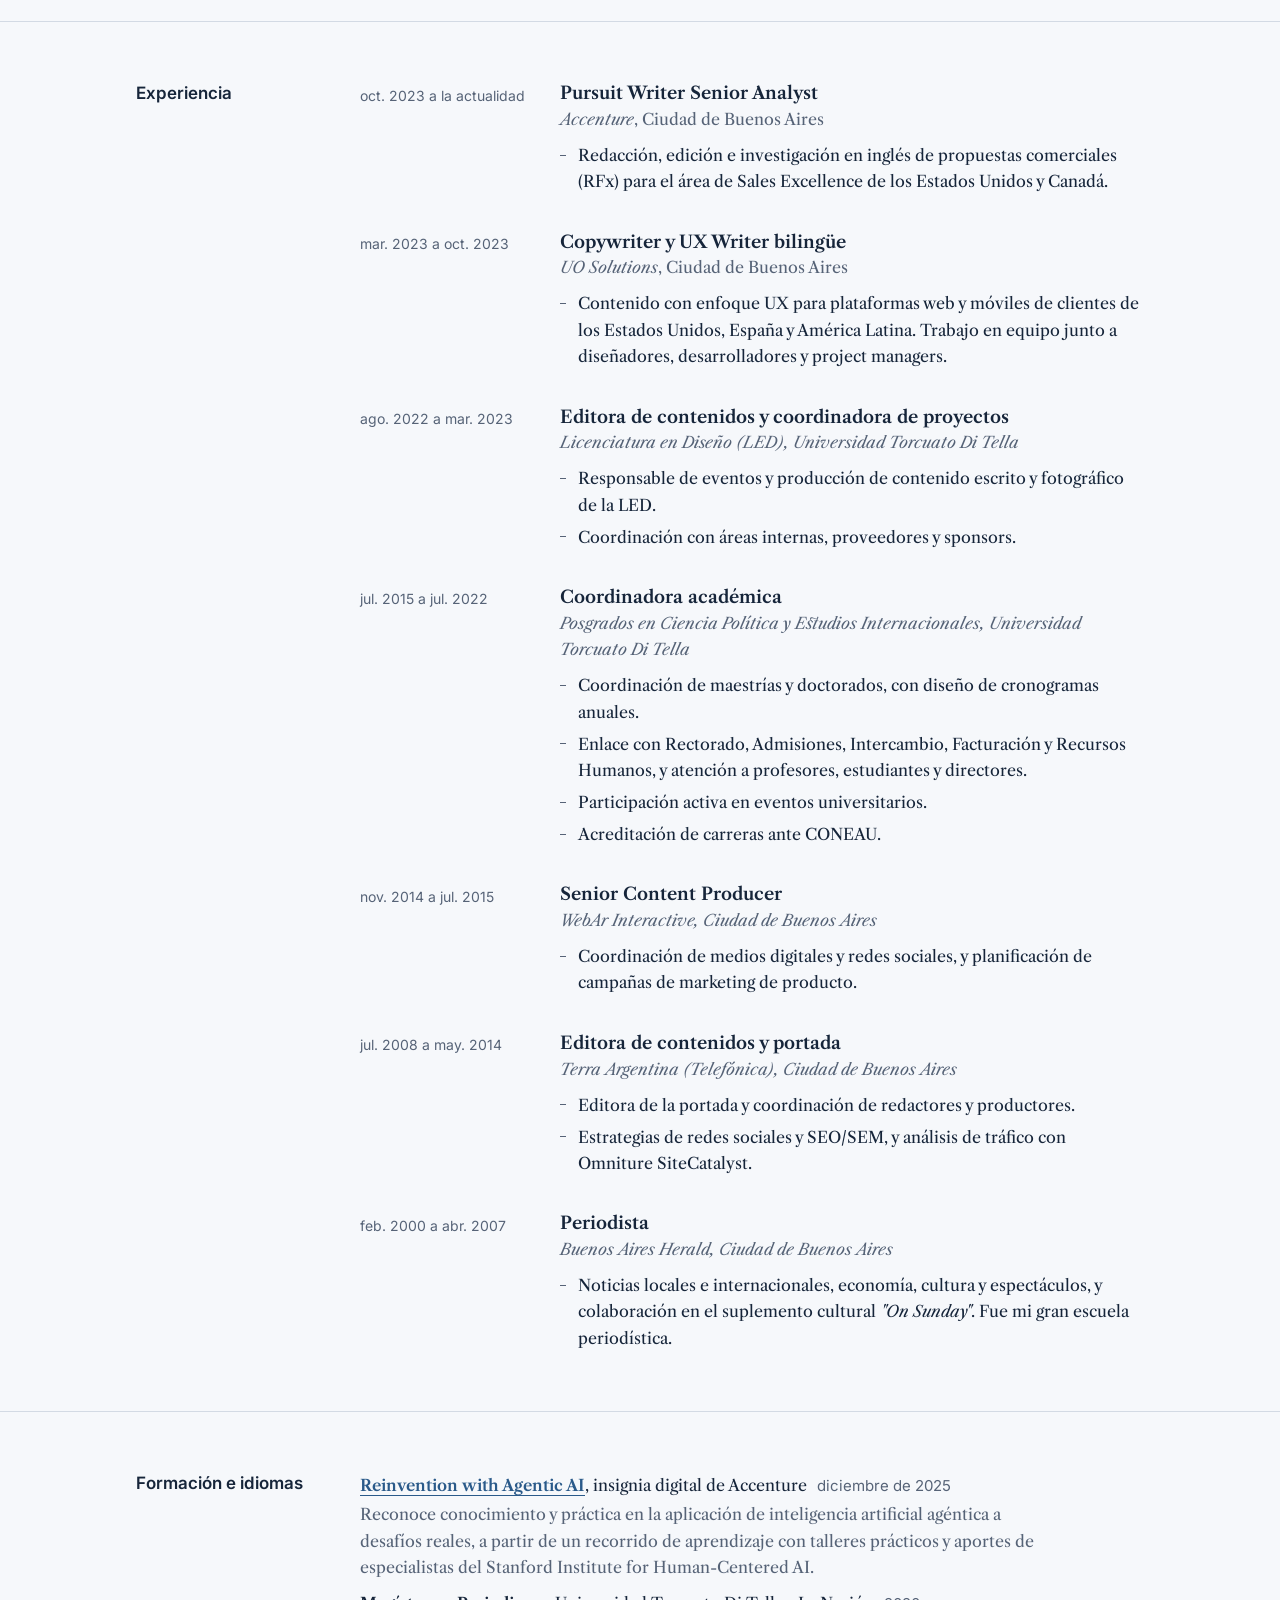
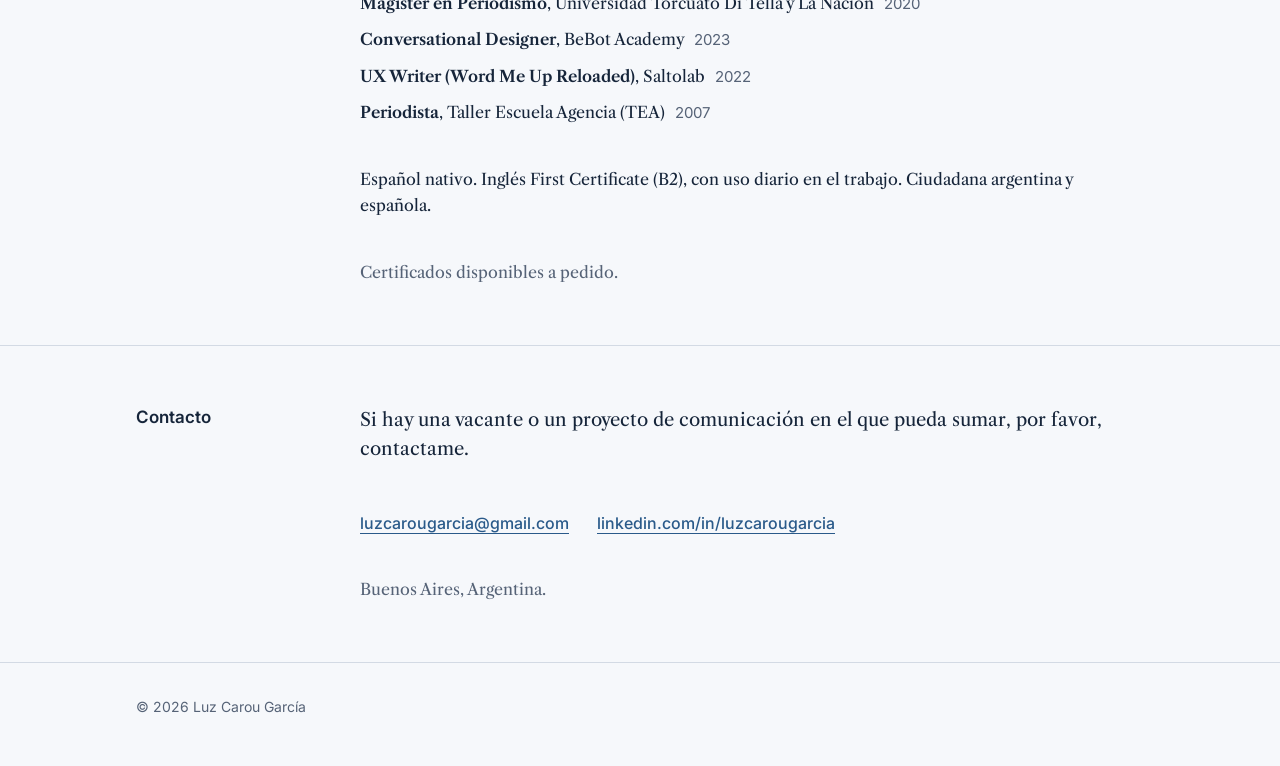
==== commit d80e03ee: "Update index.html" ====
(no text change in the page or its own stylesheets)
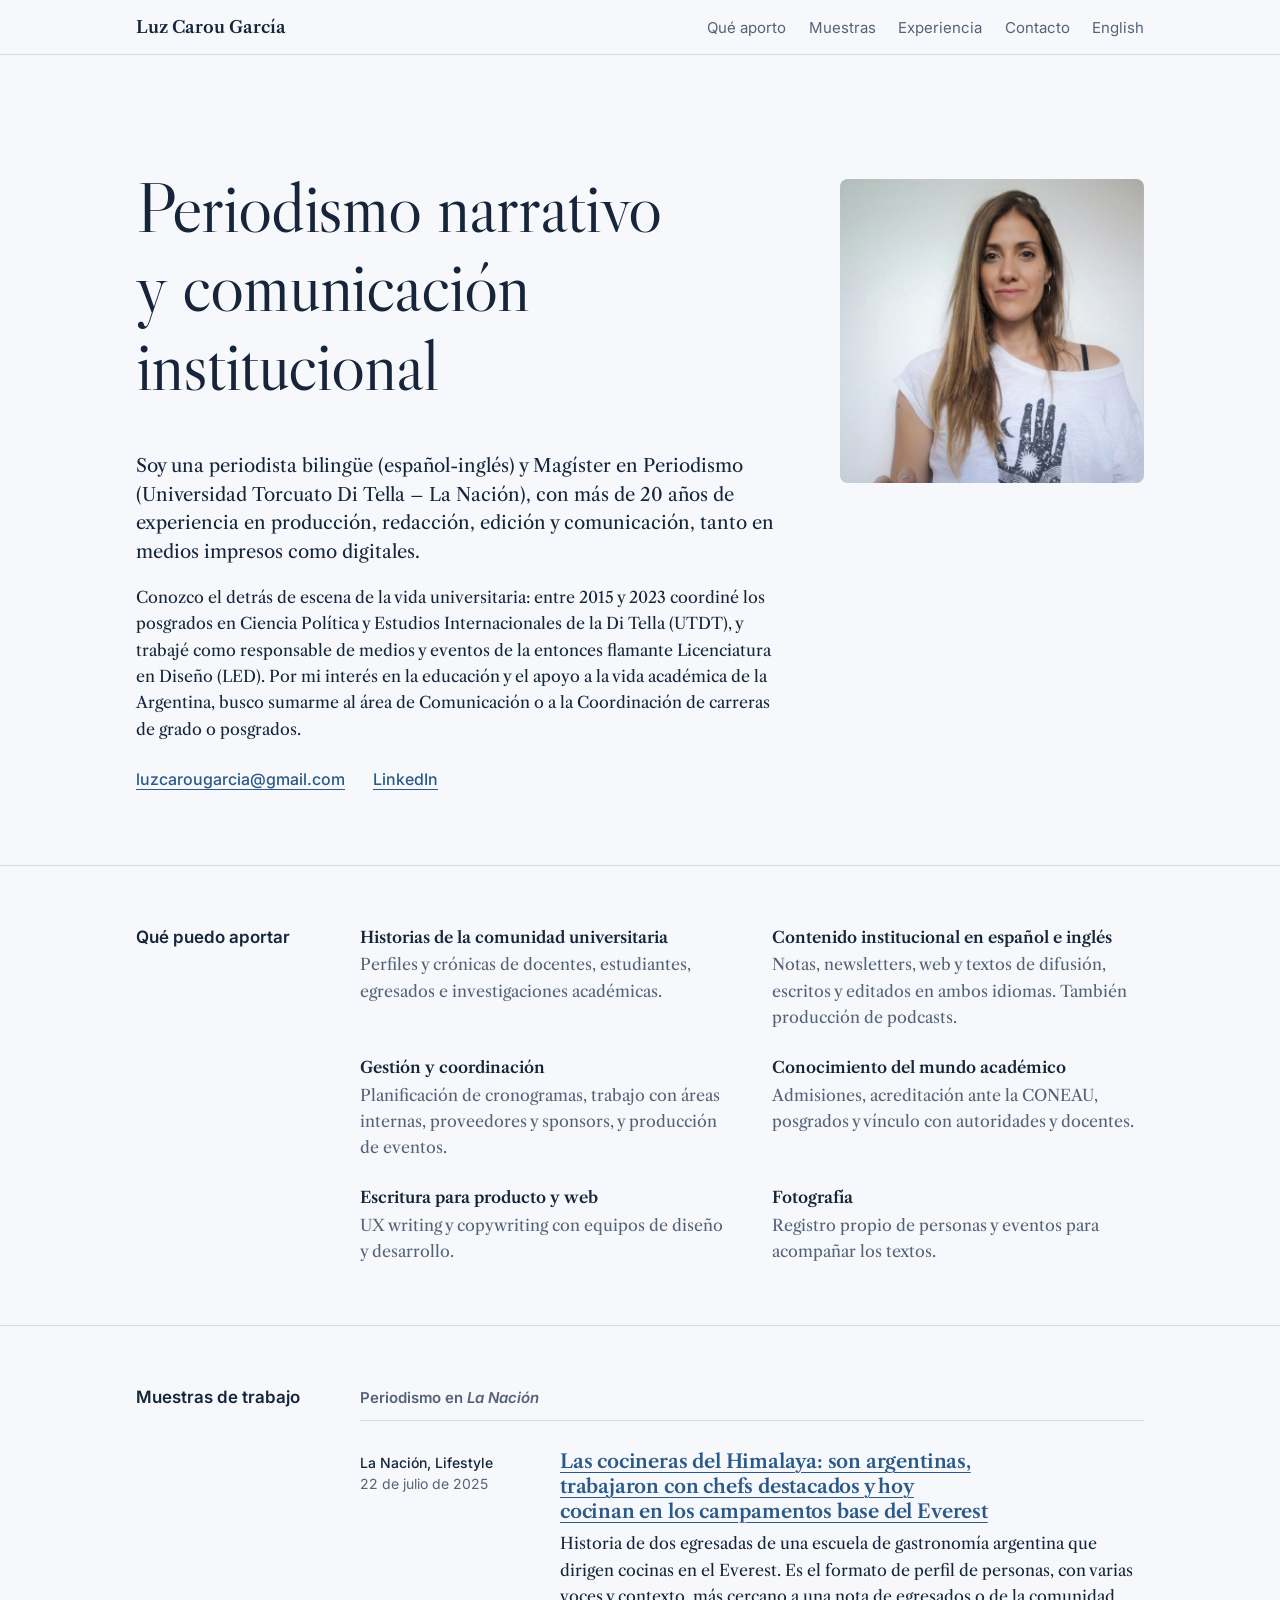
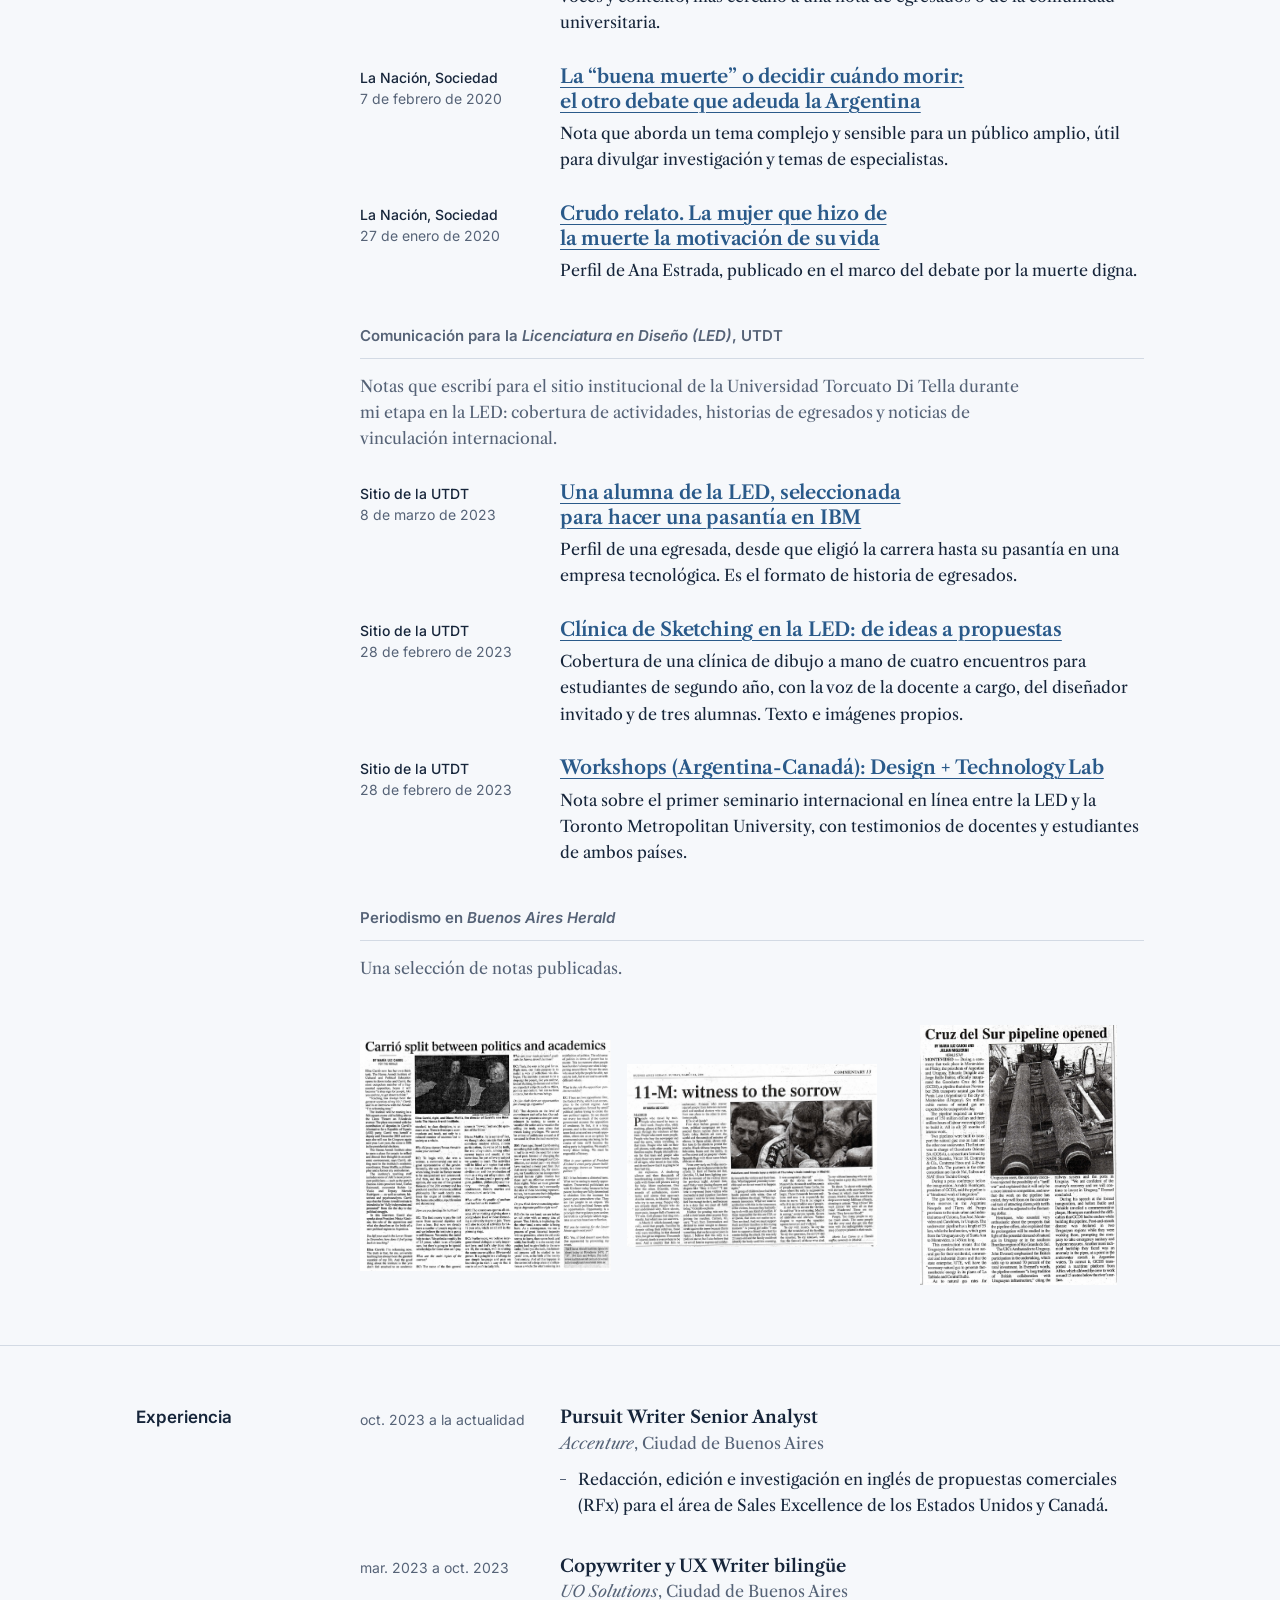
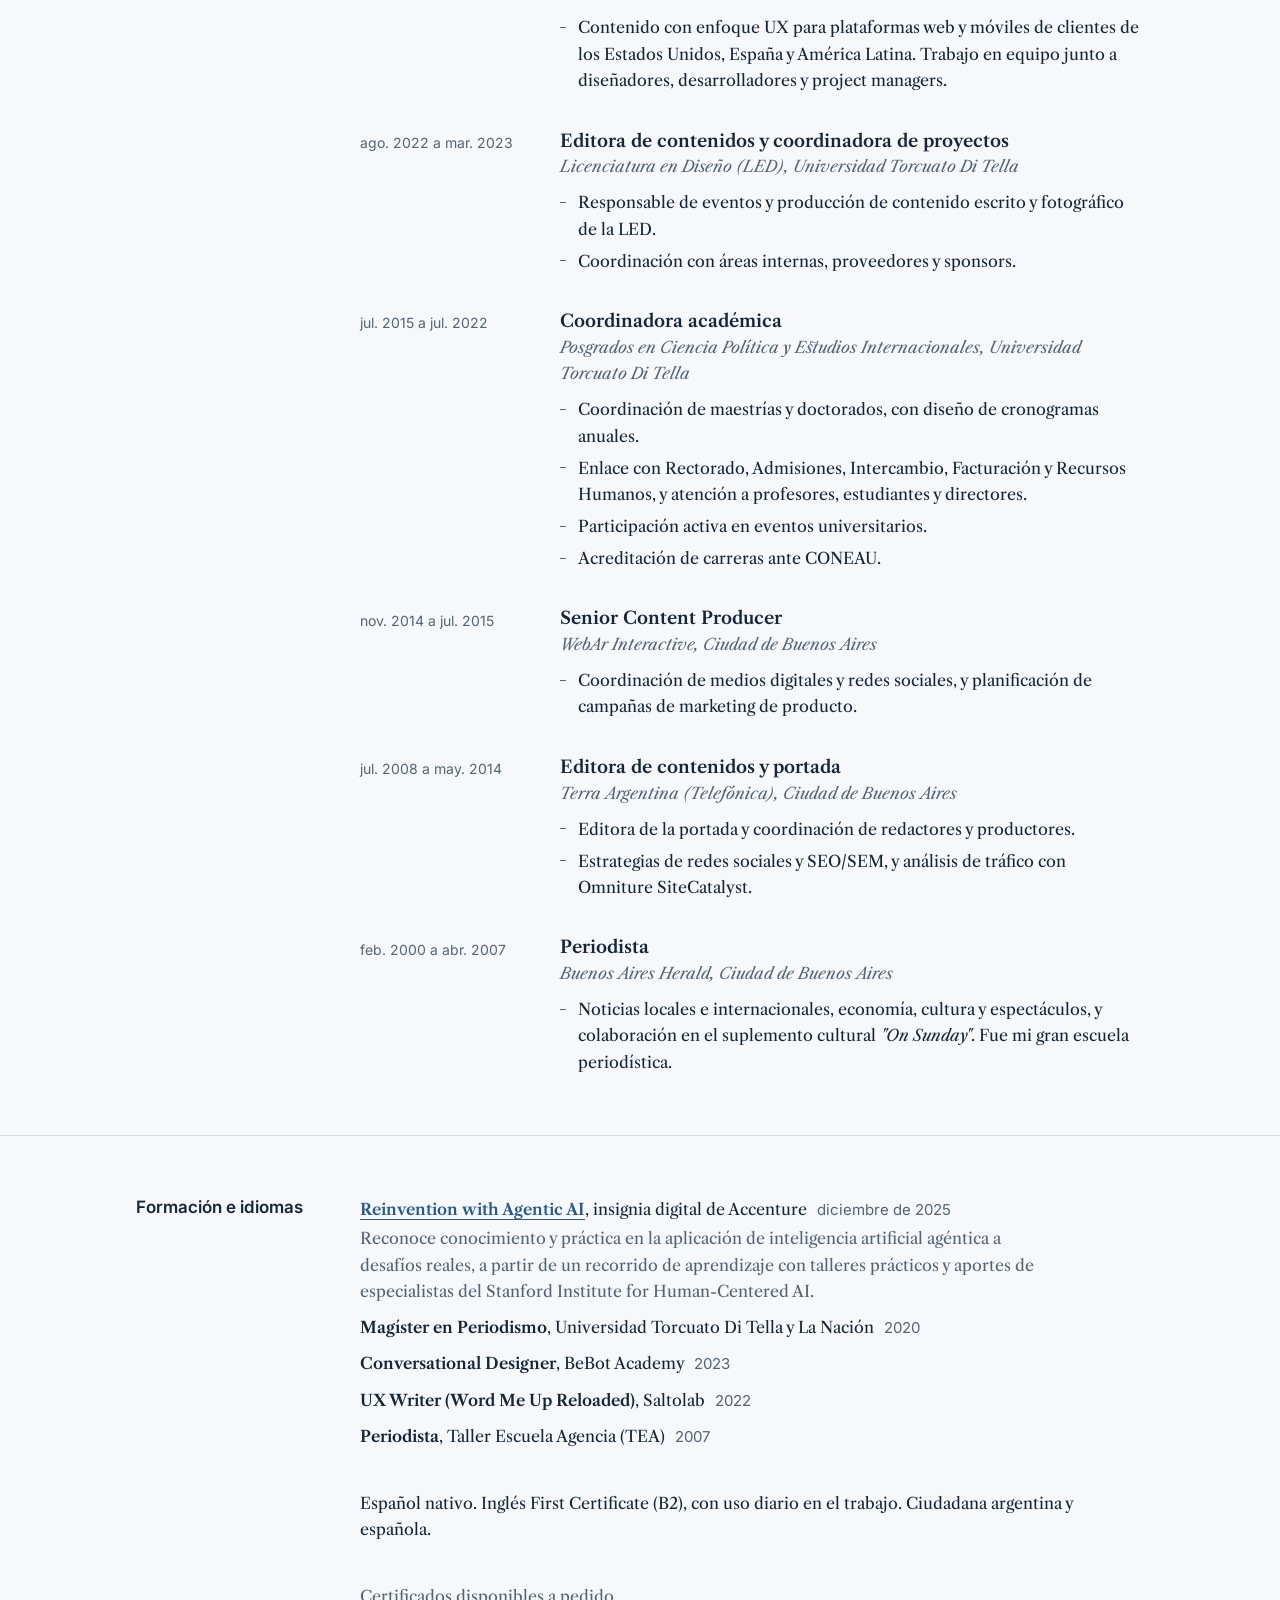
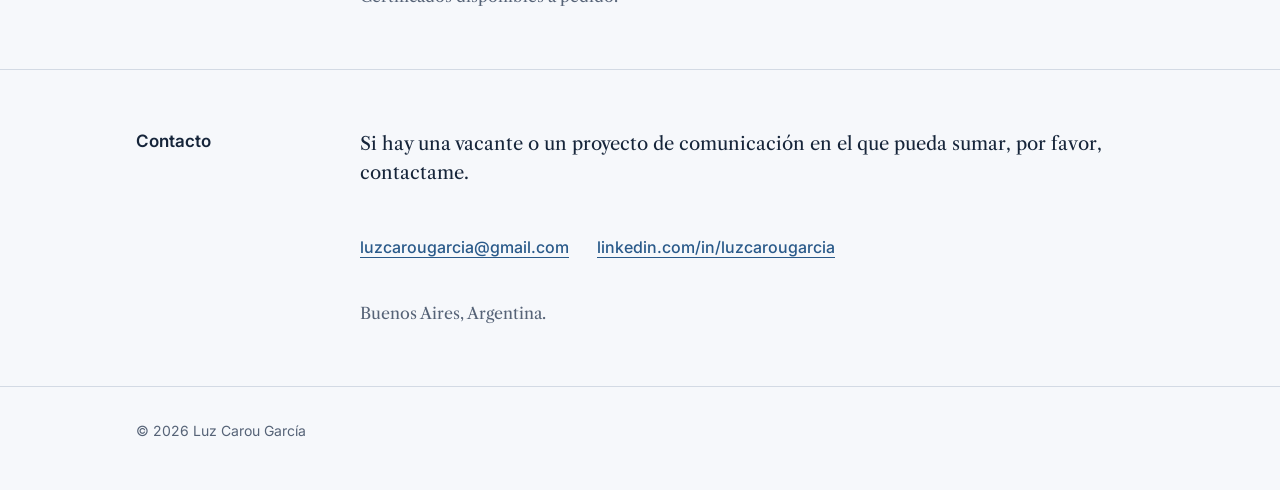
==== commit 708c0191: "Update index.html" ====
--- a/index.html
+++ b/index.html
@@ -163,9 +163,6 @@
               <a href="images/herald-article-03.jpg" target="_blank" rel="noopener">
                 <img src="images/herald-article-03.jpg" alt="Nota publicada en Buenos Aires Herald 03" loading="lazy" style="display:block; width:100%; height:260px; object-fit:contain;">
               </a>
-              <a href="images/herald-article-10.jpg" target="_blank" rel="noopener">
-                <img src="images/herald-article-10.jpg" alt="Nota publicada en Buenos Aires Herald 10" loading="lazy" style="display:block; width:100%; height:260px; object-fit:contain;">
-              </a>
             </div>
           </div>
 
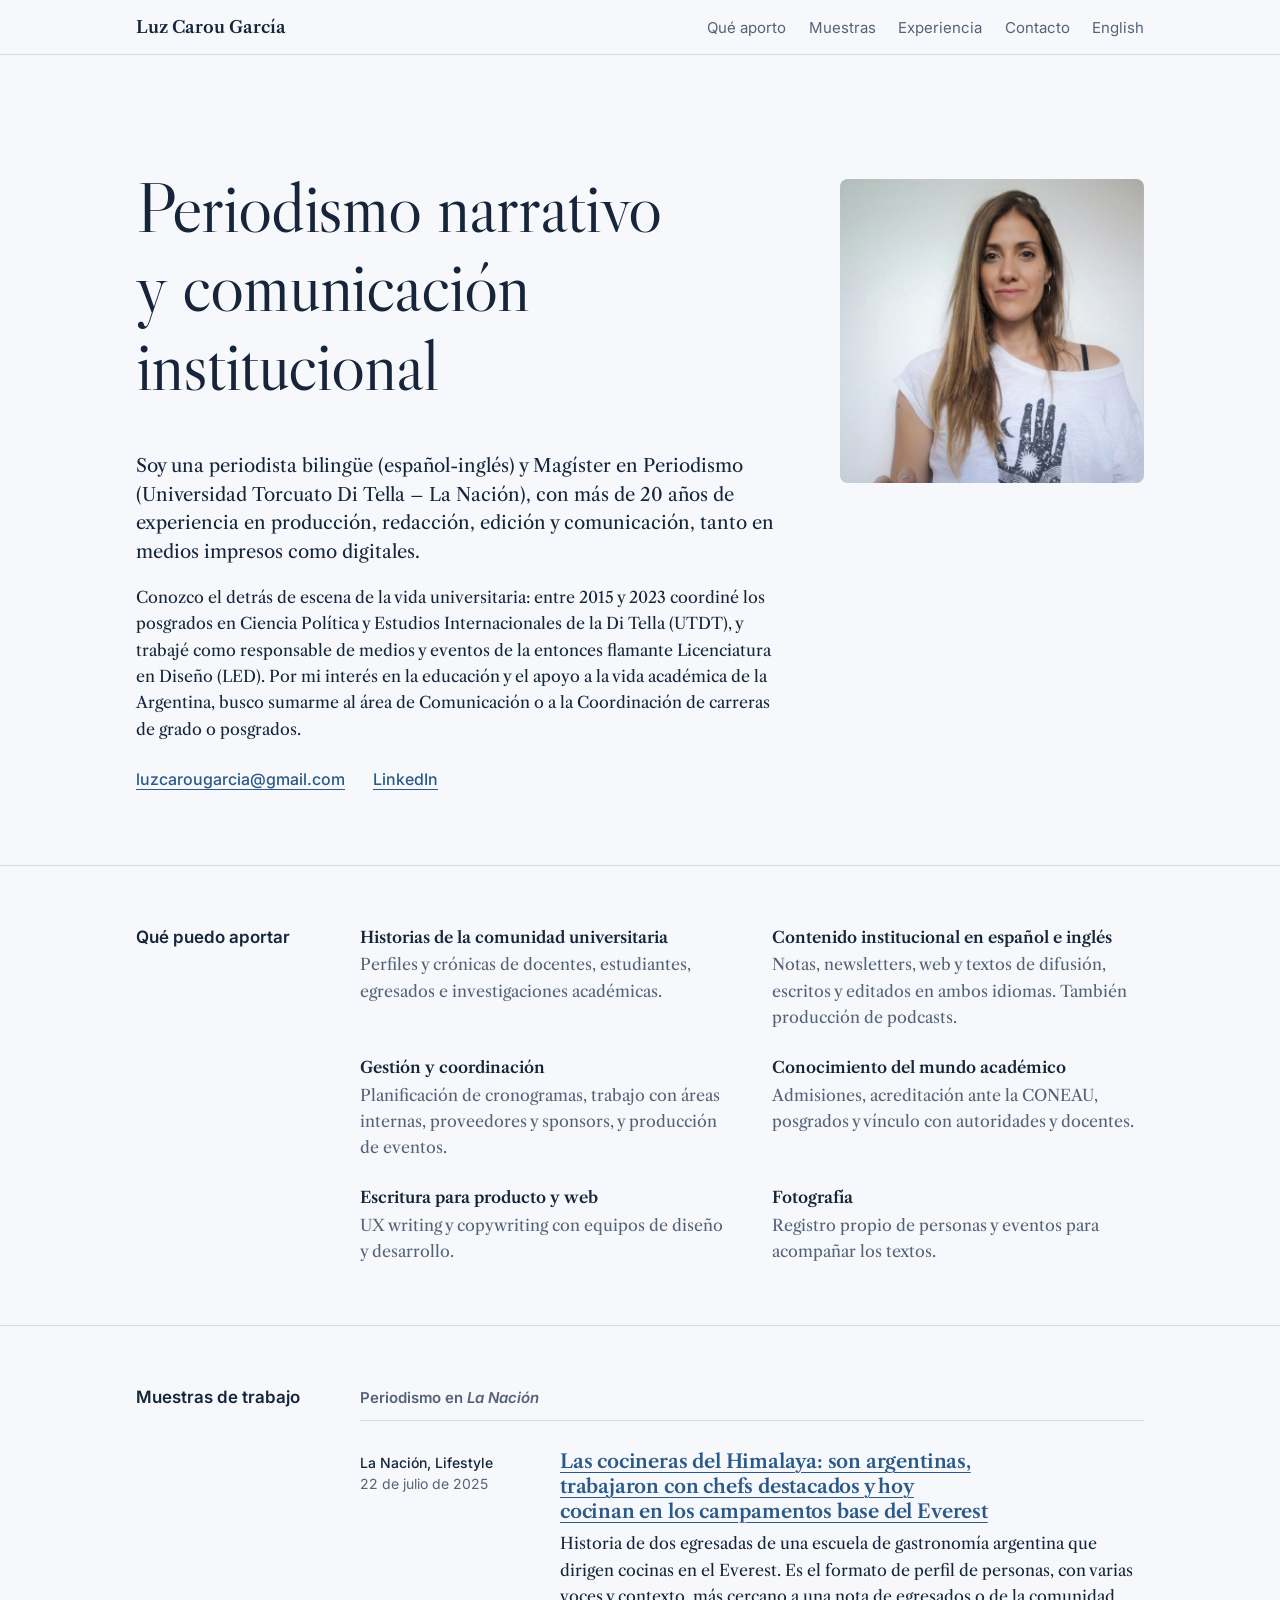
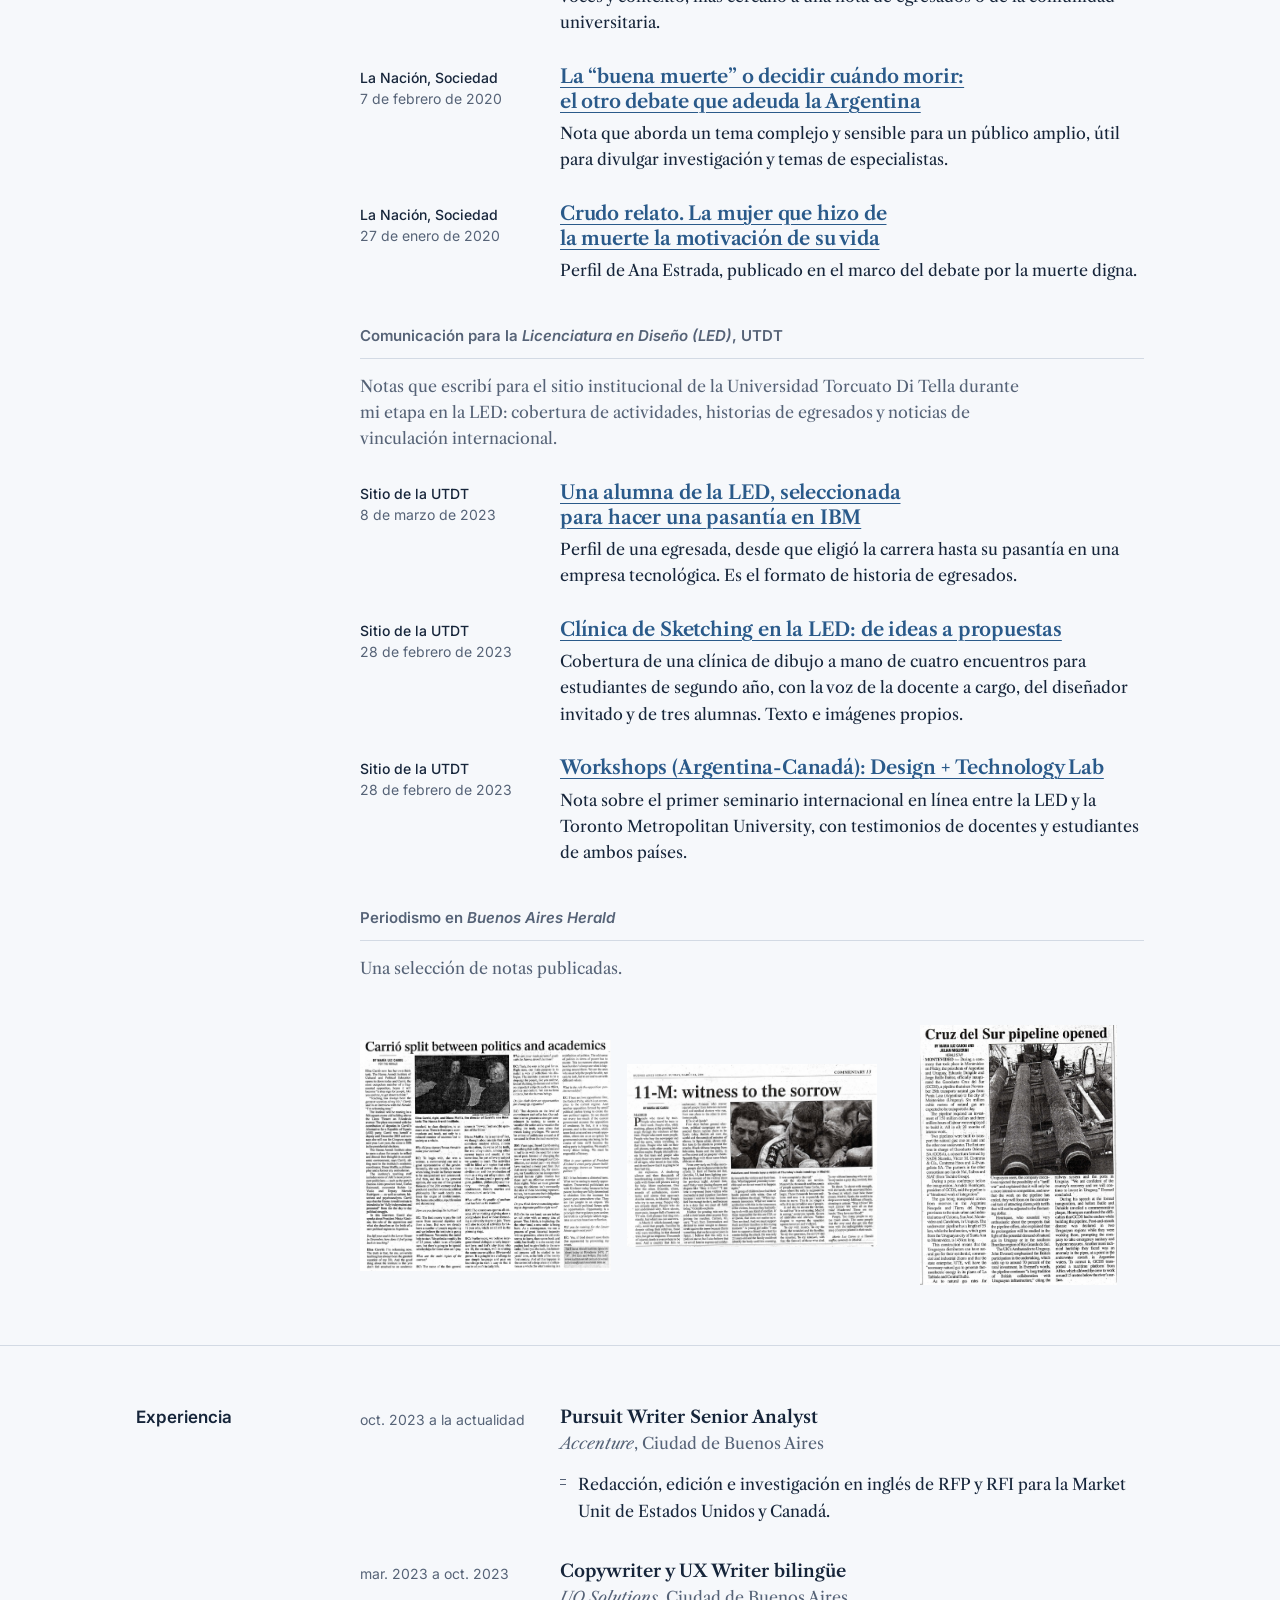
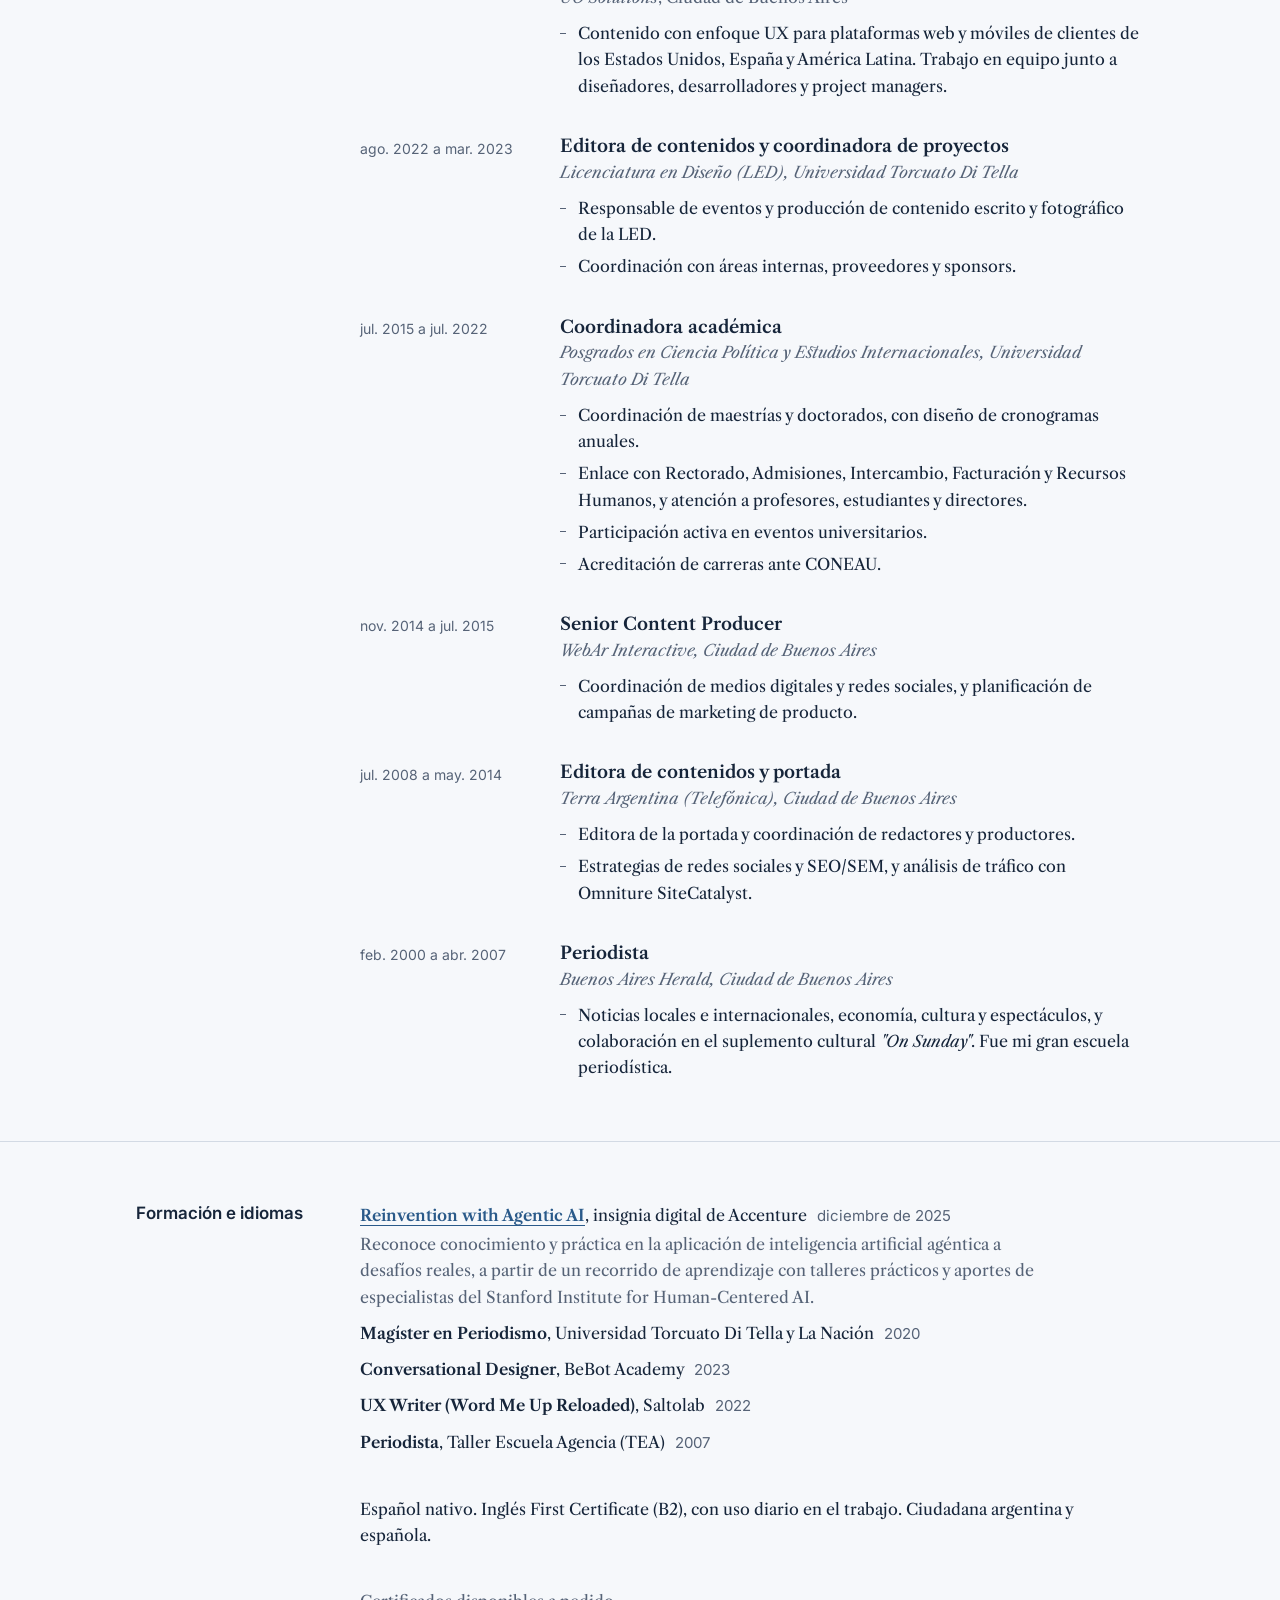
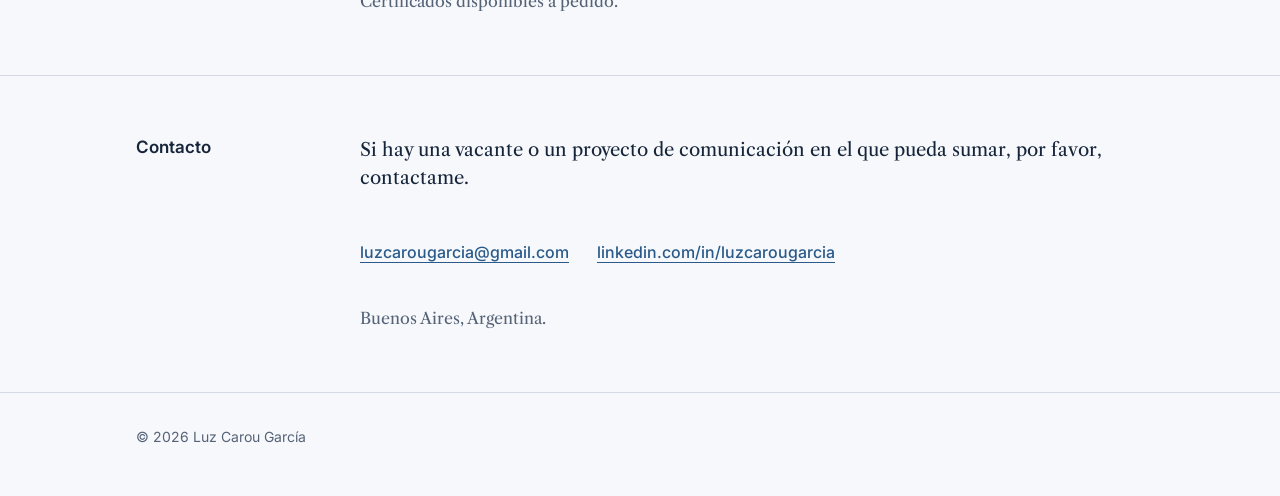
==== commit 0e101a5a: "Update index.html" ====
--- a/index.html
+++ b/index.html
@@ -181,7 +181,7 @@
               <h3>Pursuit Writer Senior Analyst</h3>
               <p class="org"><em>Accenture</em>, Ciudad de Buenos Aires</p>
               <ul>
-                <li>Redacción, edición e investigación en inglés de propuestas comerciales (RFx) para el área de Sales Excellence de los Estados Unidos y Canadá.</li>
+                <li><li>Redacción, edición e investigación en inglés de RFP y RFI para la Market Unit de Estados Unidos y Canadá.</li>
               </ul>
             </div>
           </article>
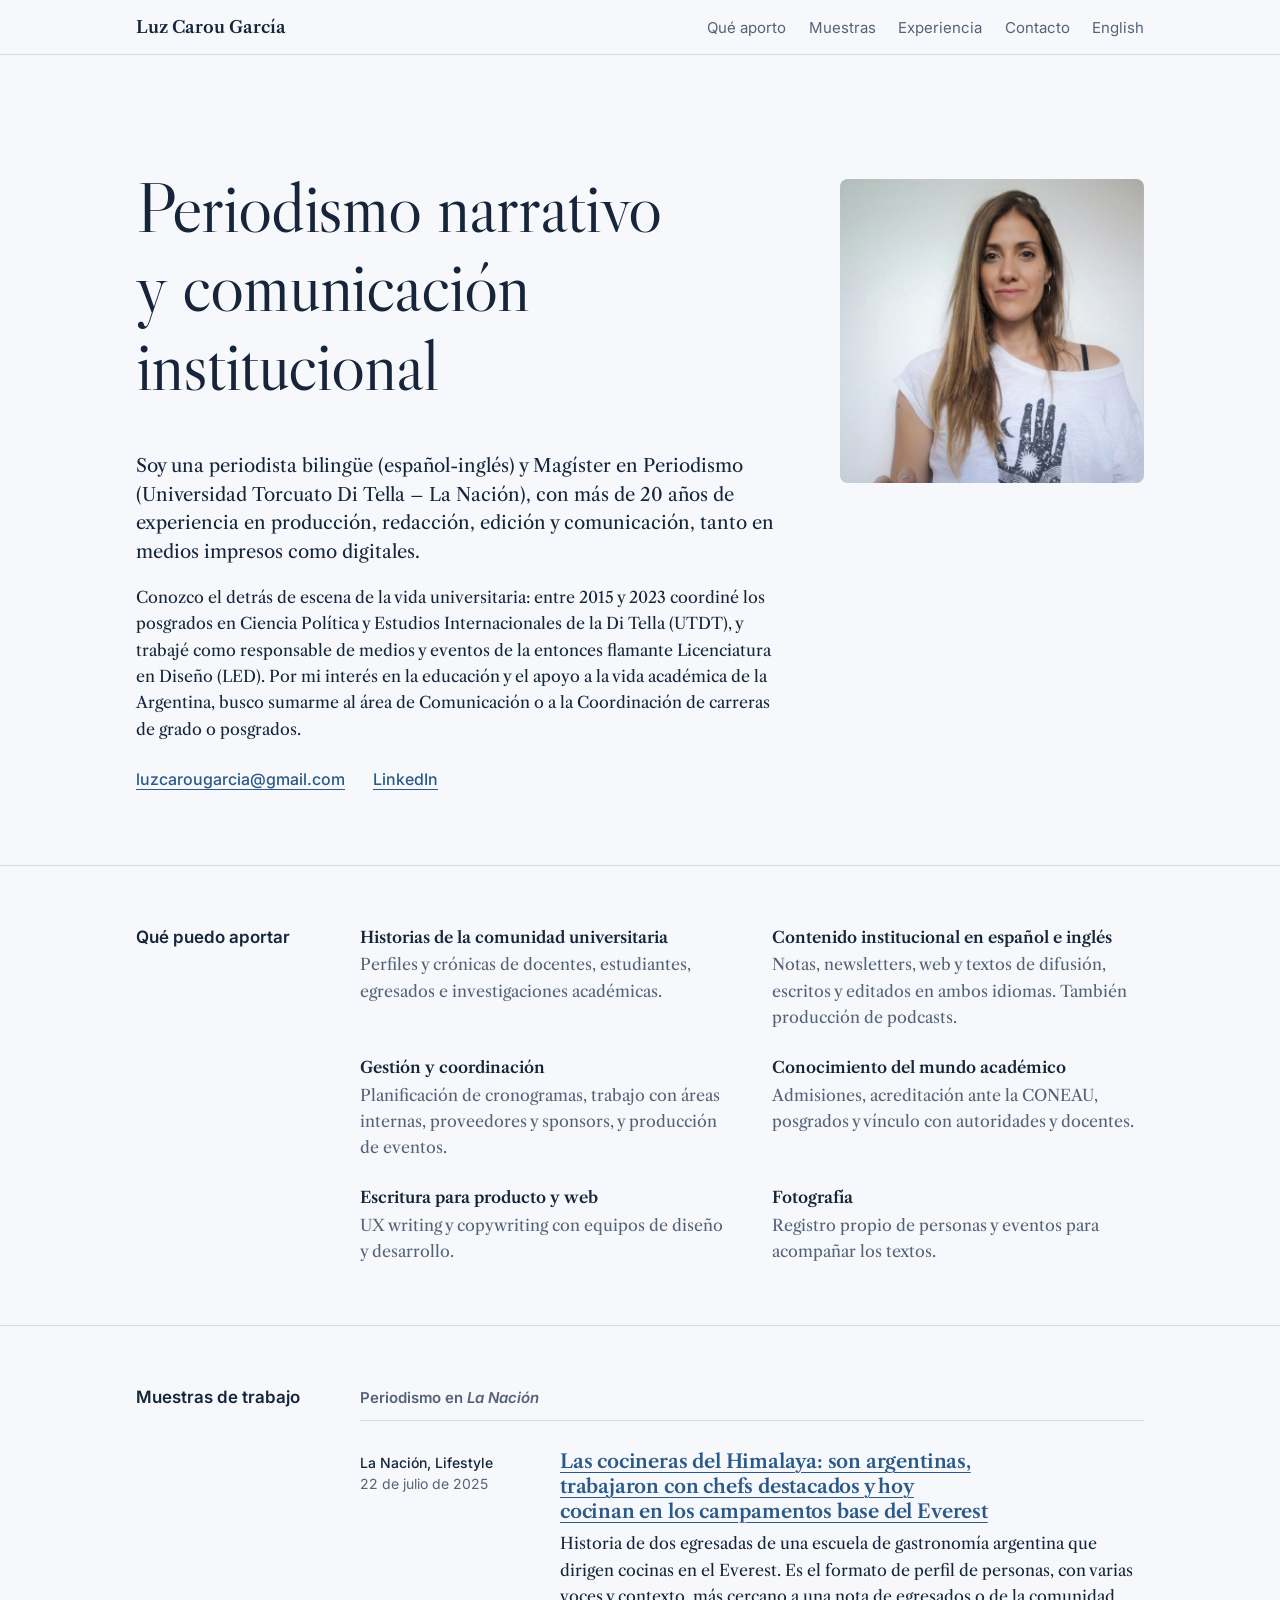
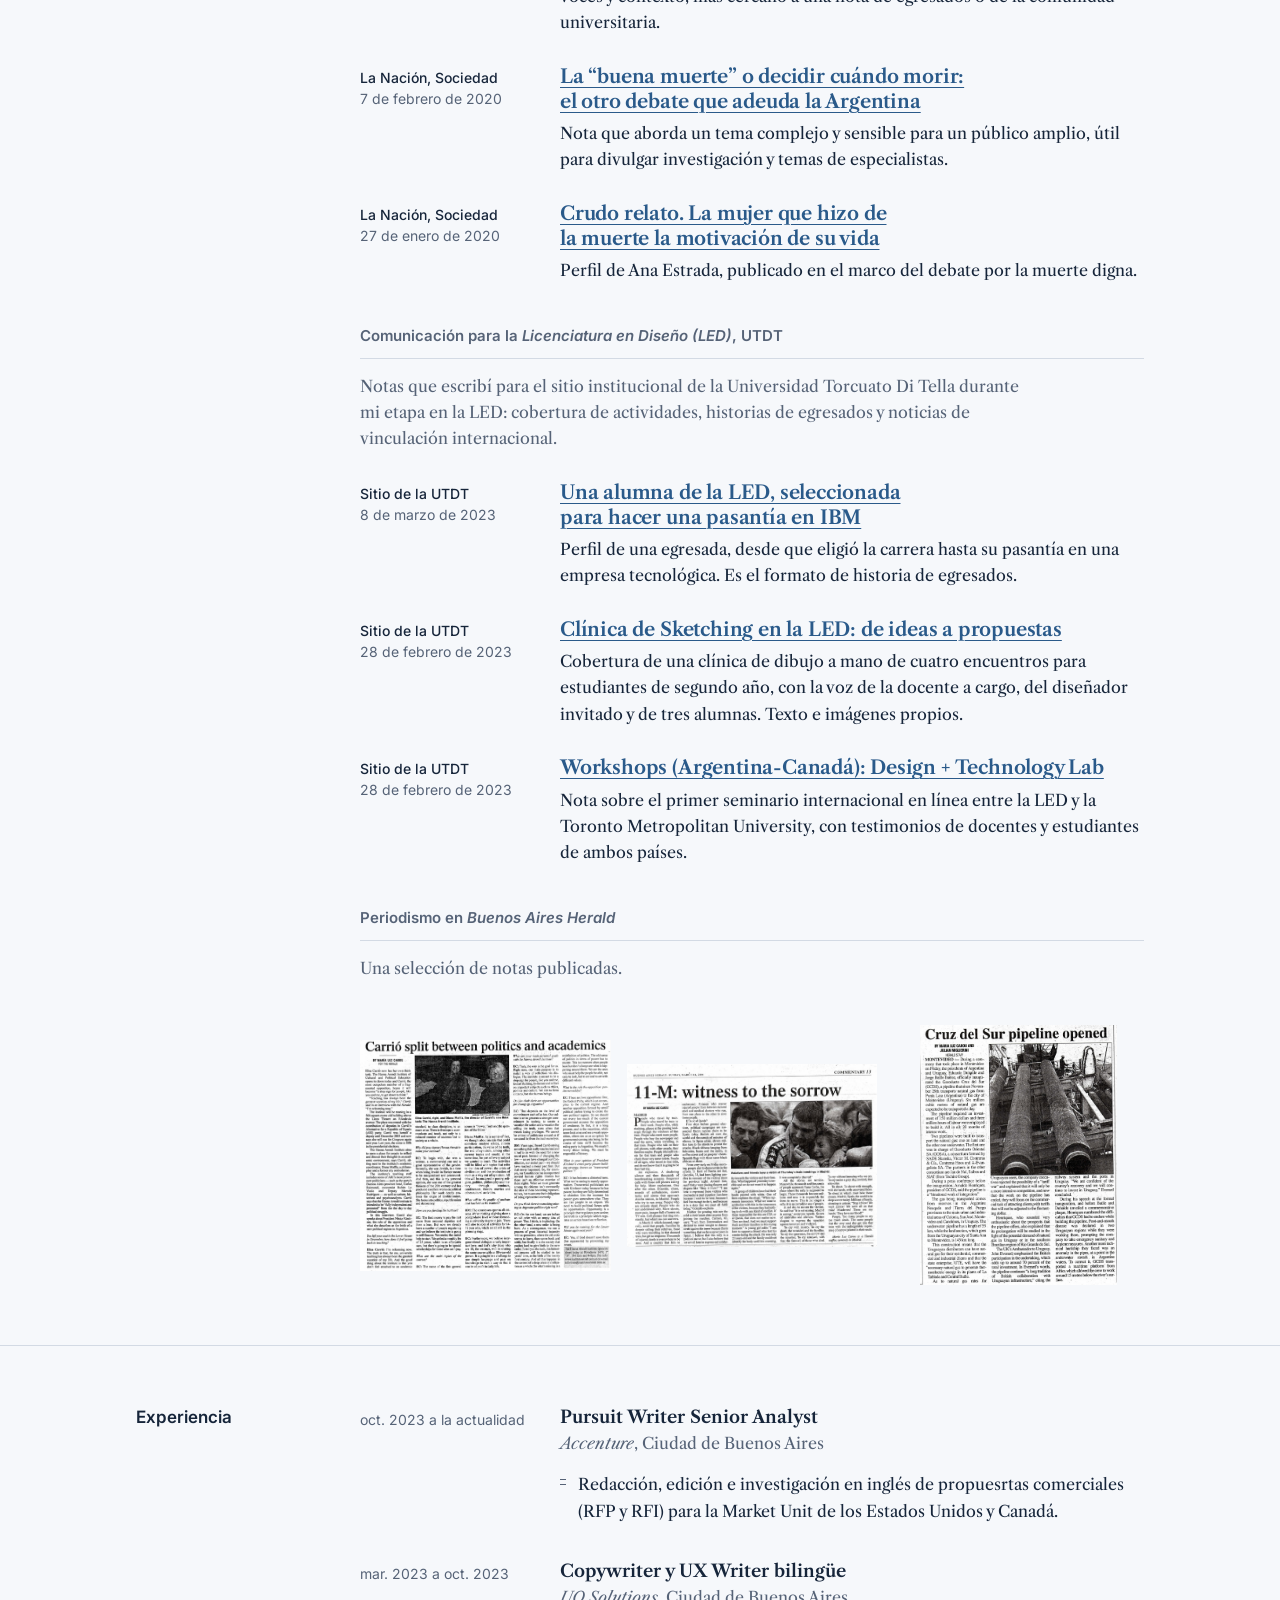
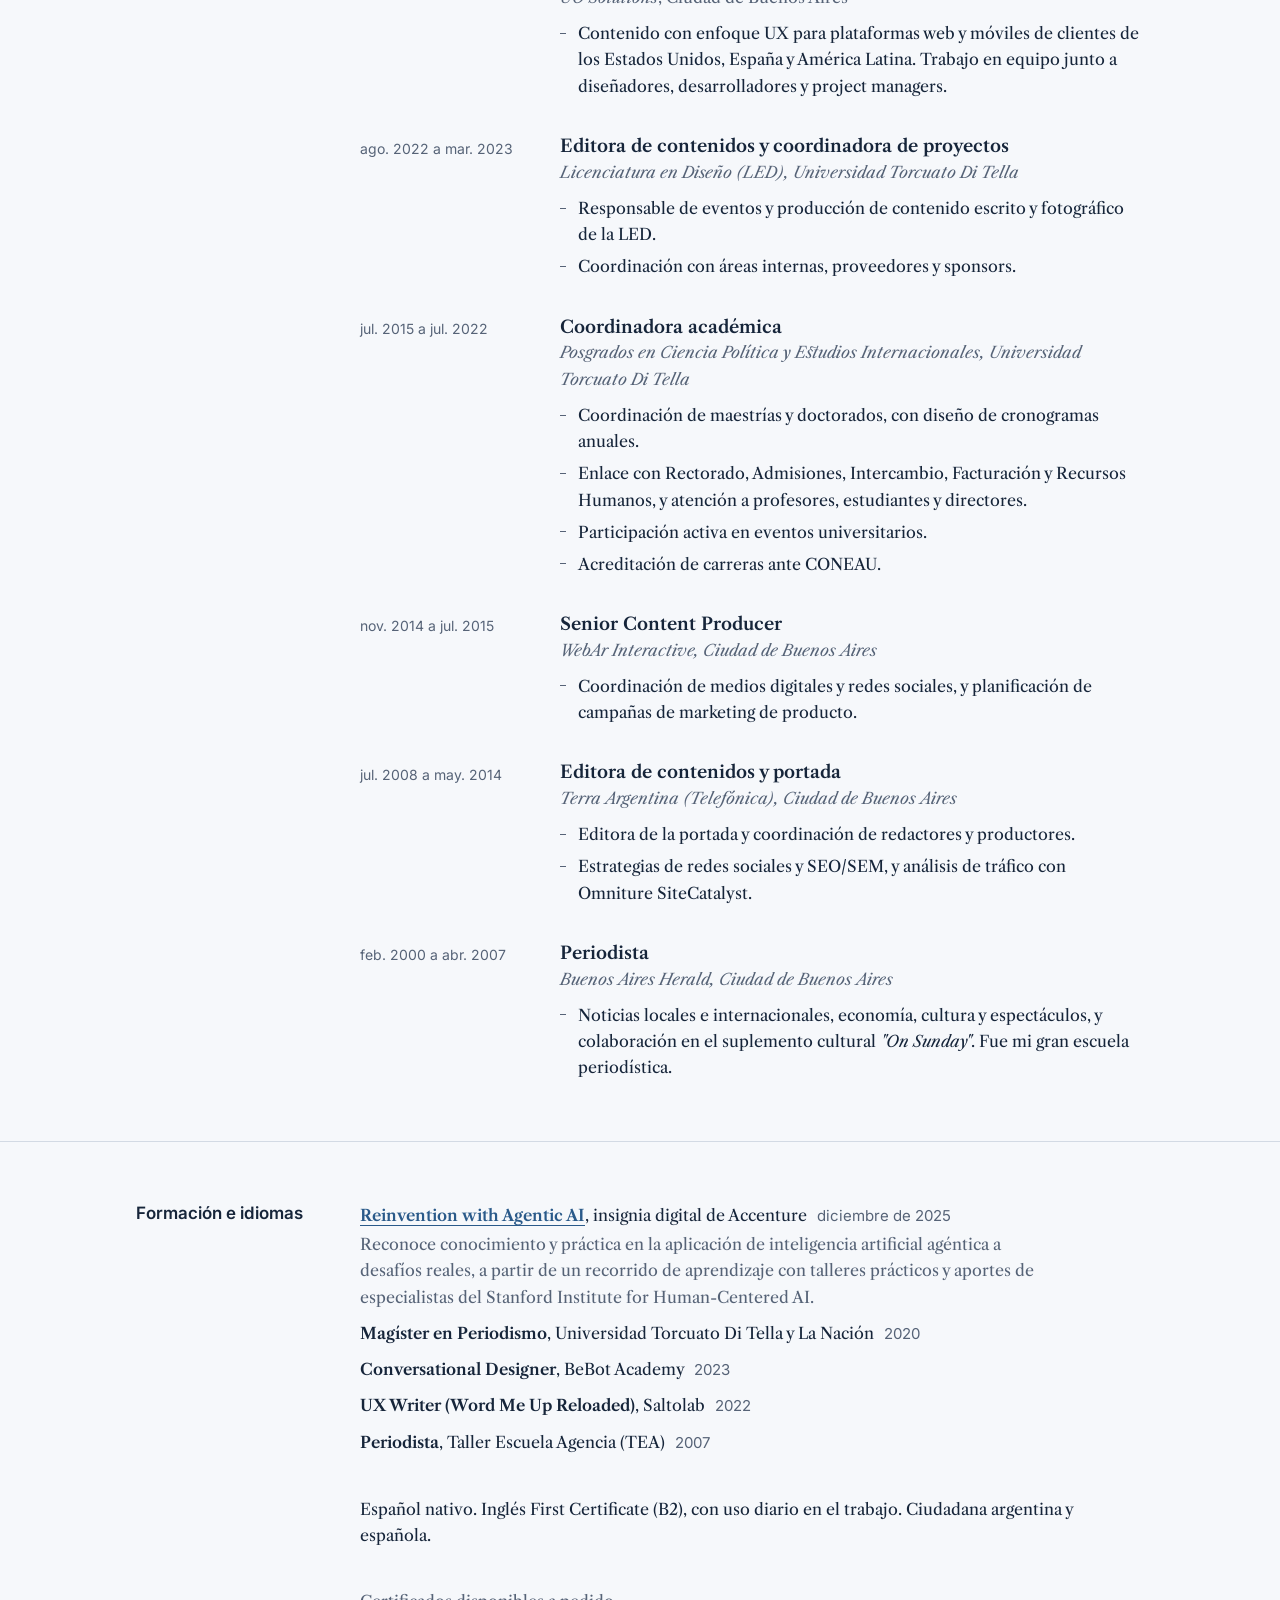
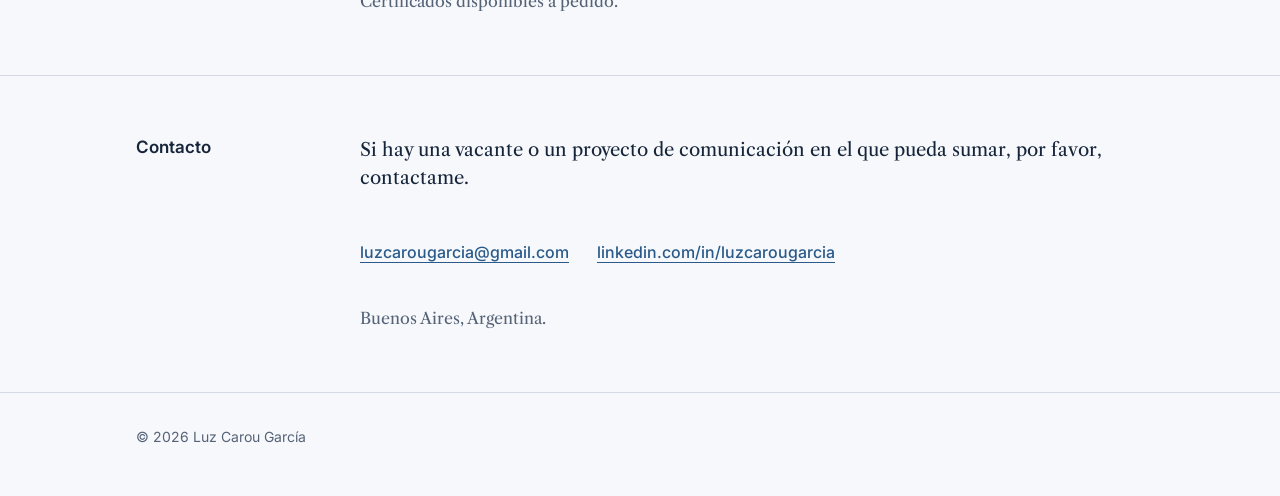
==== commit c90544bb: "Update index.html" ====
--- a/index.html
+++ b/index.html
@@ -181,7 +181,7 @@
               <h3>Pursuit Writer Senior Analyst</h3>
               <p class="org"><em>Accenture</em>, Ciudad de Buenos Aires</p>
               <ul>
-                <li><li>Redacción, edición e investigación en inglés de RFP y RFI para la Market Unit de Estados Unidos y Canadá.</li>
+                <li><li>Redacción, edición e investigación en inglés de propuesrtas comerciales (RFP y RFI) para la Market Unit de los Estados Unidos y Canadá.</li>
               </ul>
             </div>
           </article>
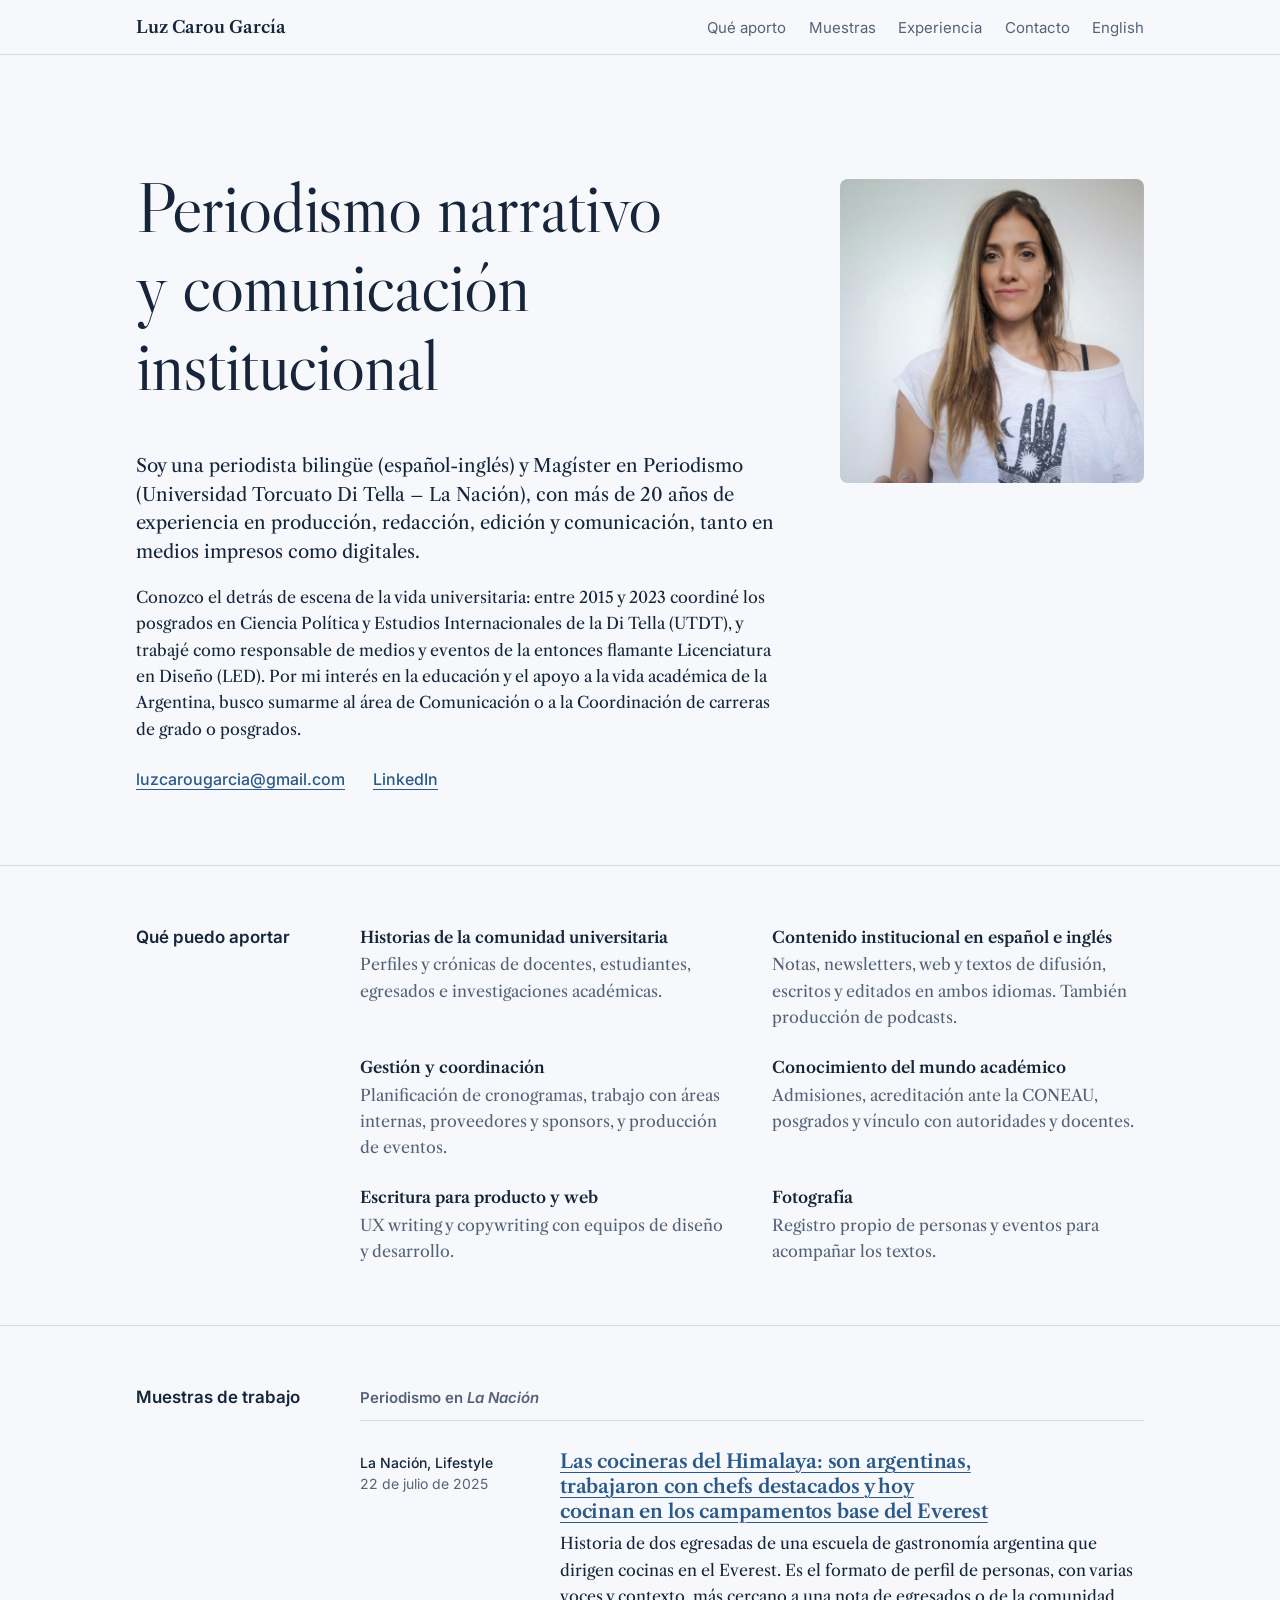
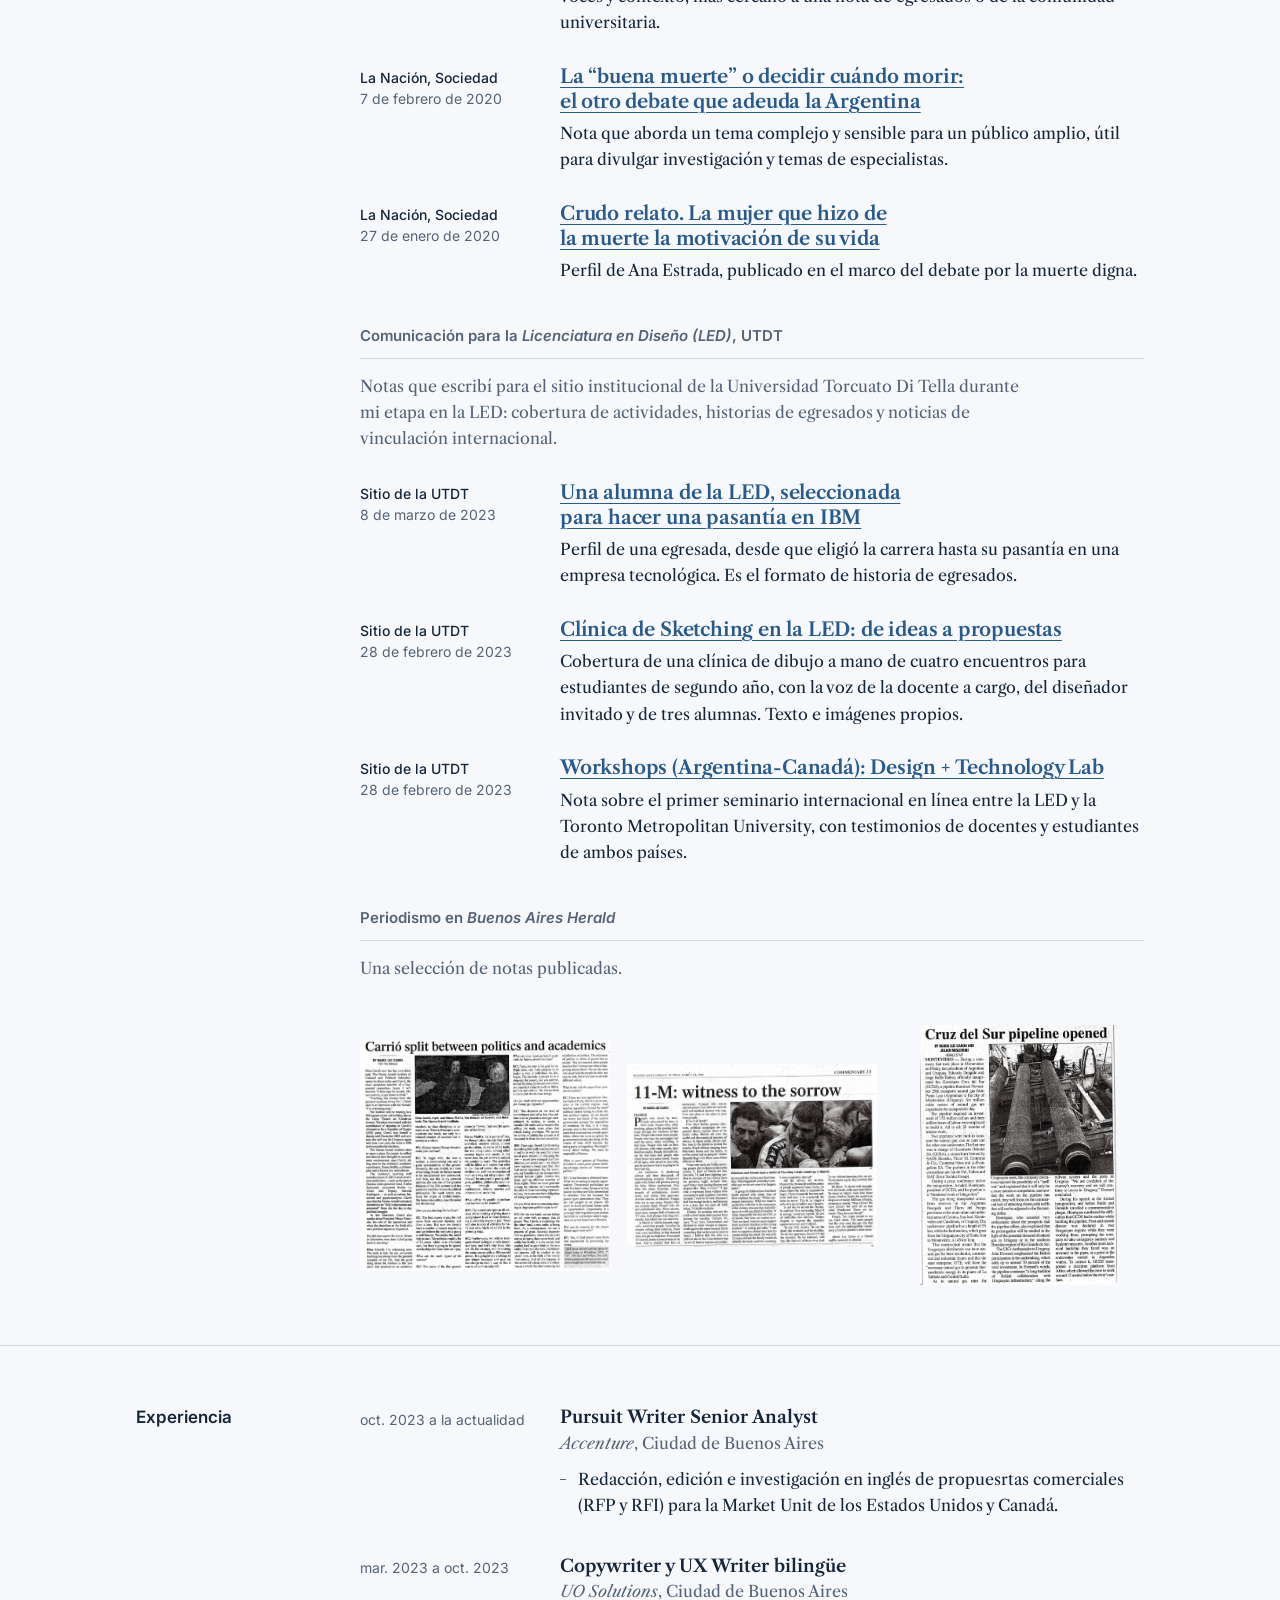
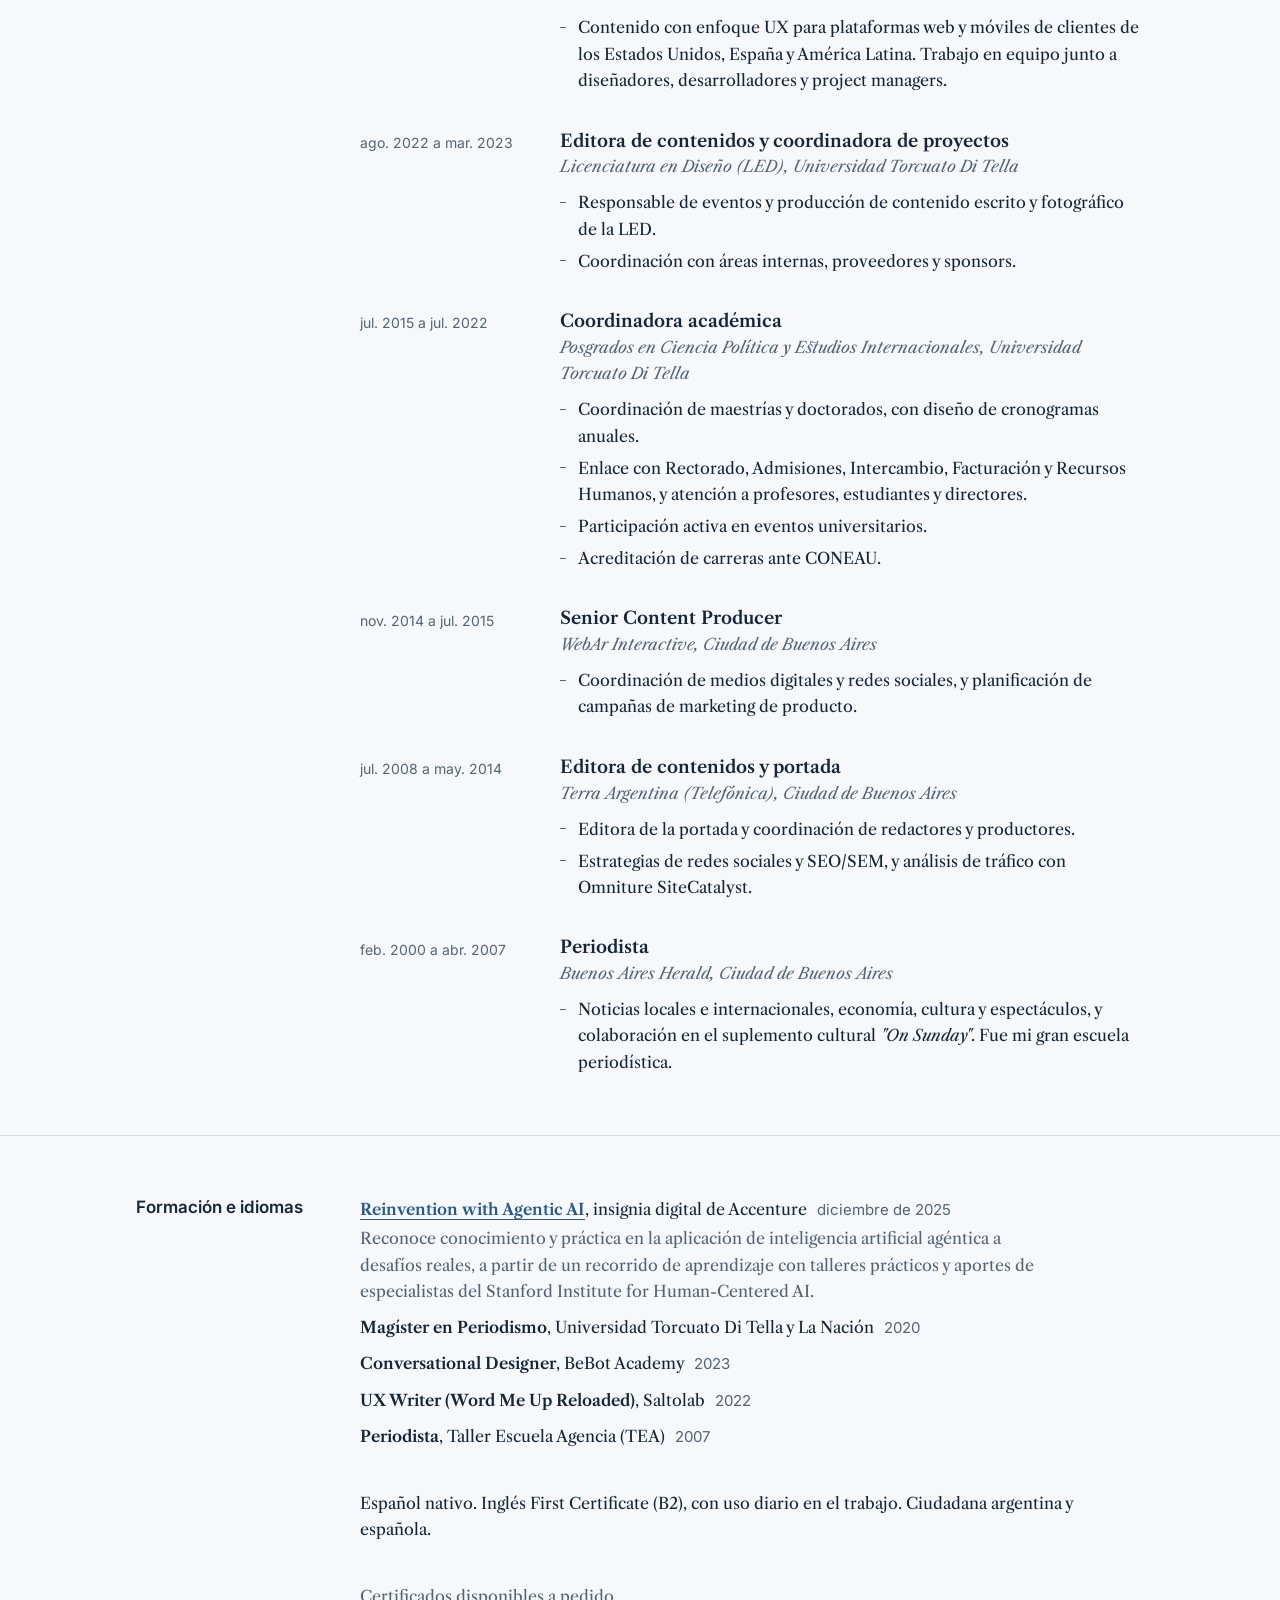
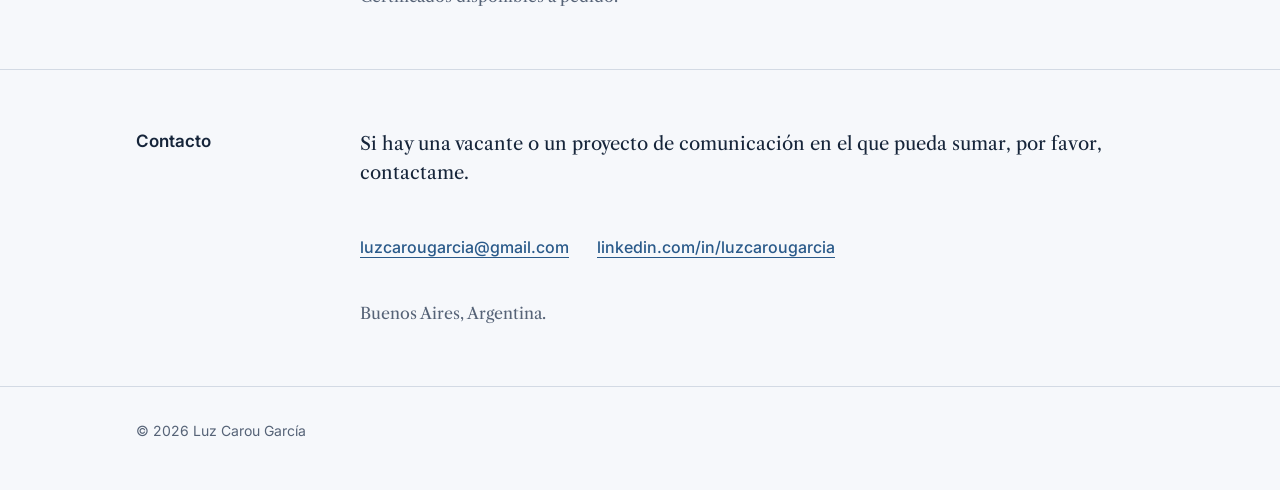
==== commit 00f38716: "Update index.html" ====
--- a/index.html
+++ b/index.html
@@ -181,7 +181,7 @@
               <h3>Pursuit Writer Senior Analyst</h3>
               <p class="org"><em>Accenture</em>, Ciudad de Buenos Aires</p>
               <ul>
-                <li><li>Redacción, edición e investigación en inglés de propuesrtas comerciales (RFP y RFI) para la Market Unit de los Estados Unidos y Canadá.</li>
+                <li>Redacción, edición e investigación en inglés de propuesrtas comerciales (RFP y RFI) para la Market Unit de los Estados Unidos y Canadá.</li>
               </ul>
             </div>
           </article>
